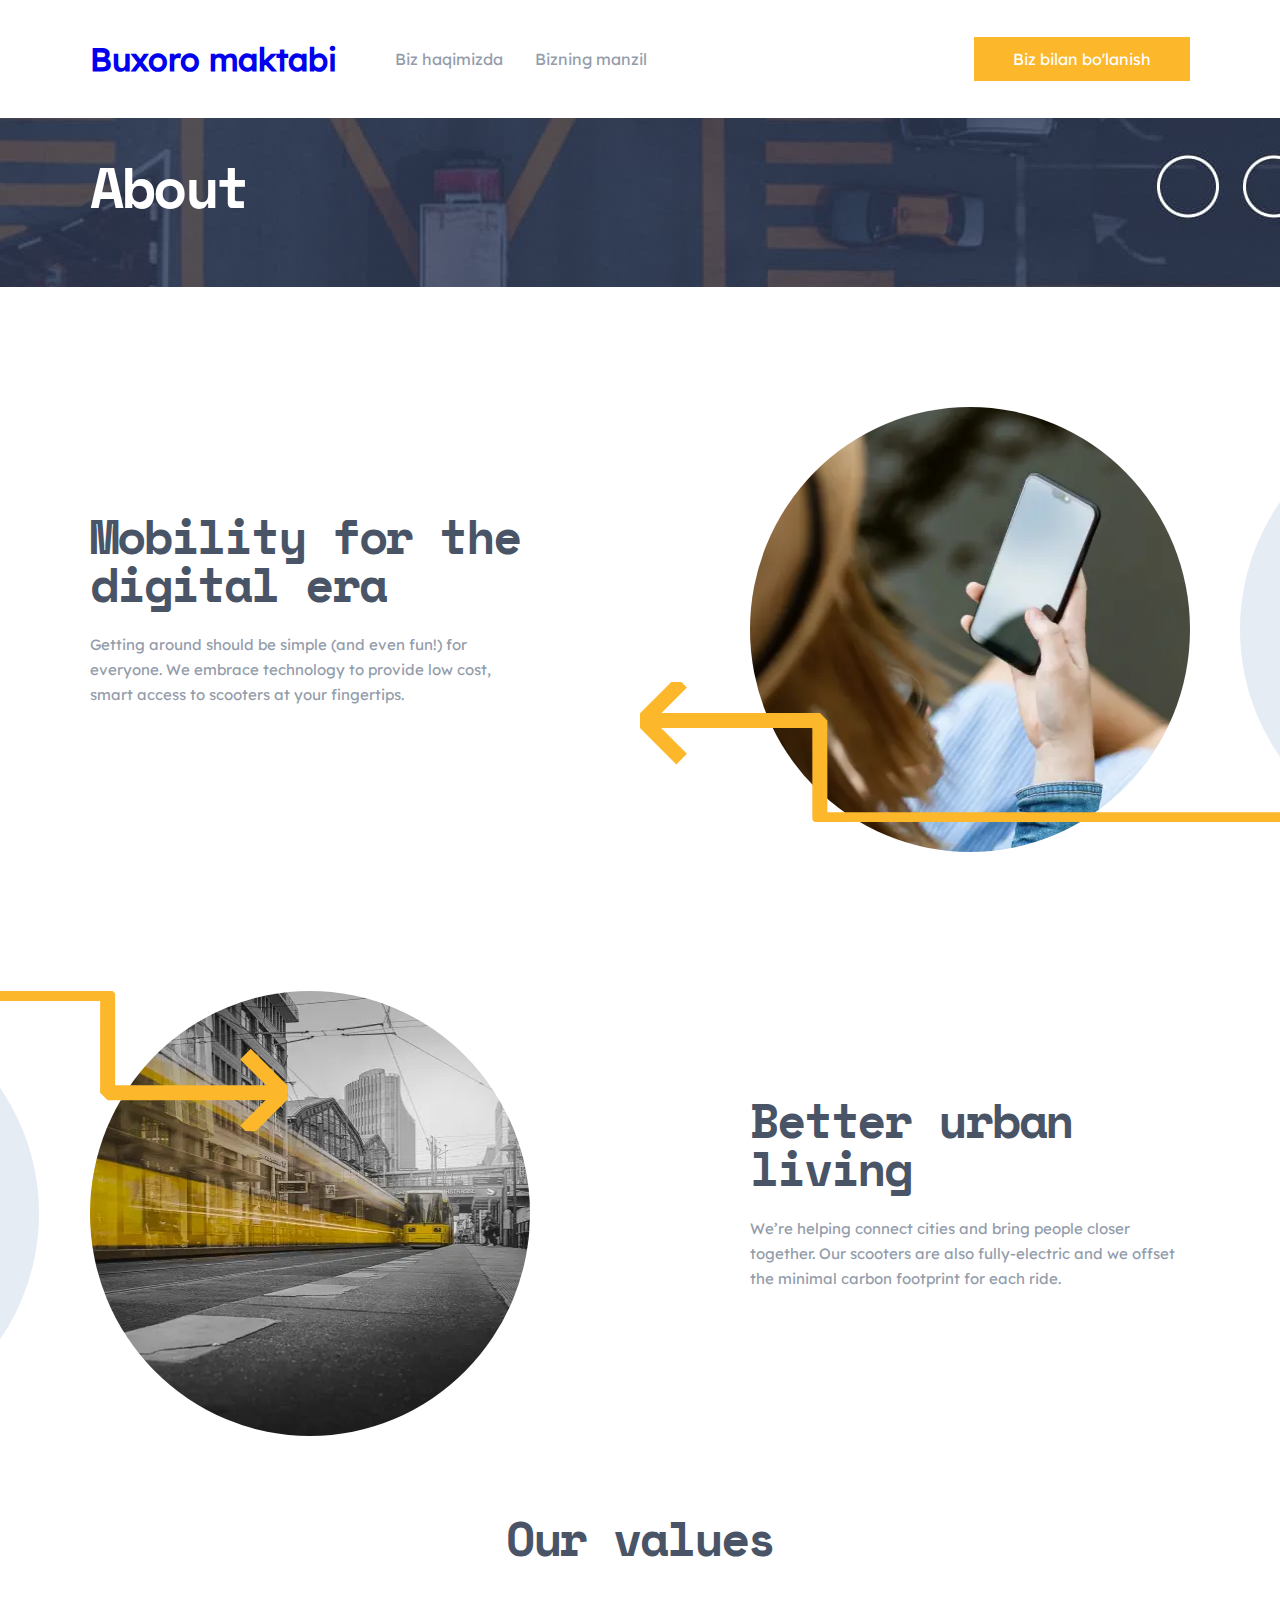
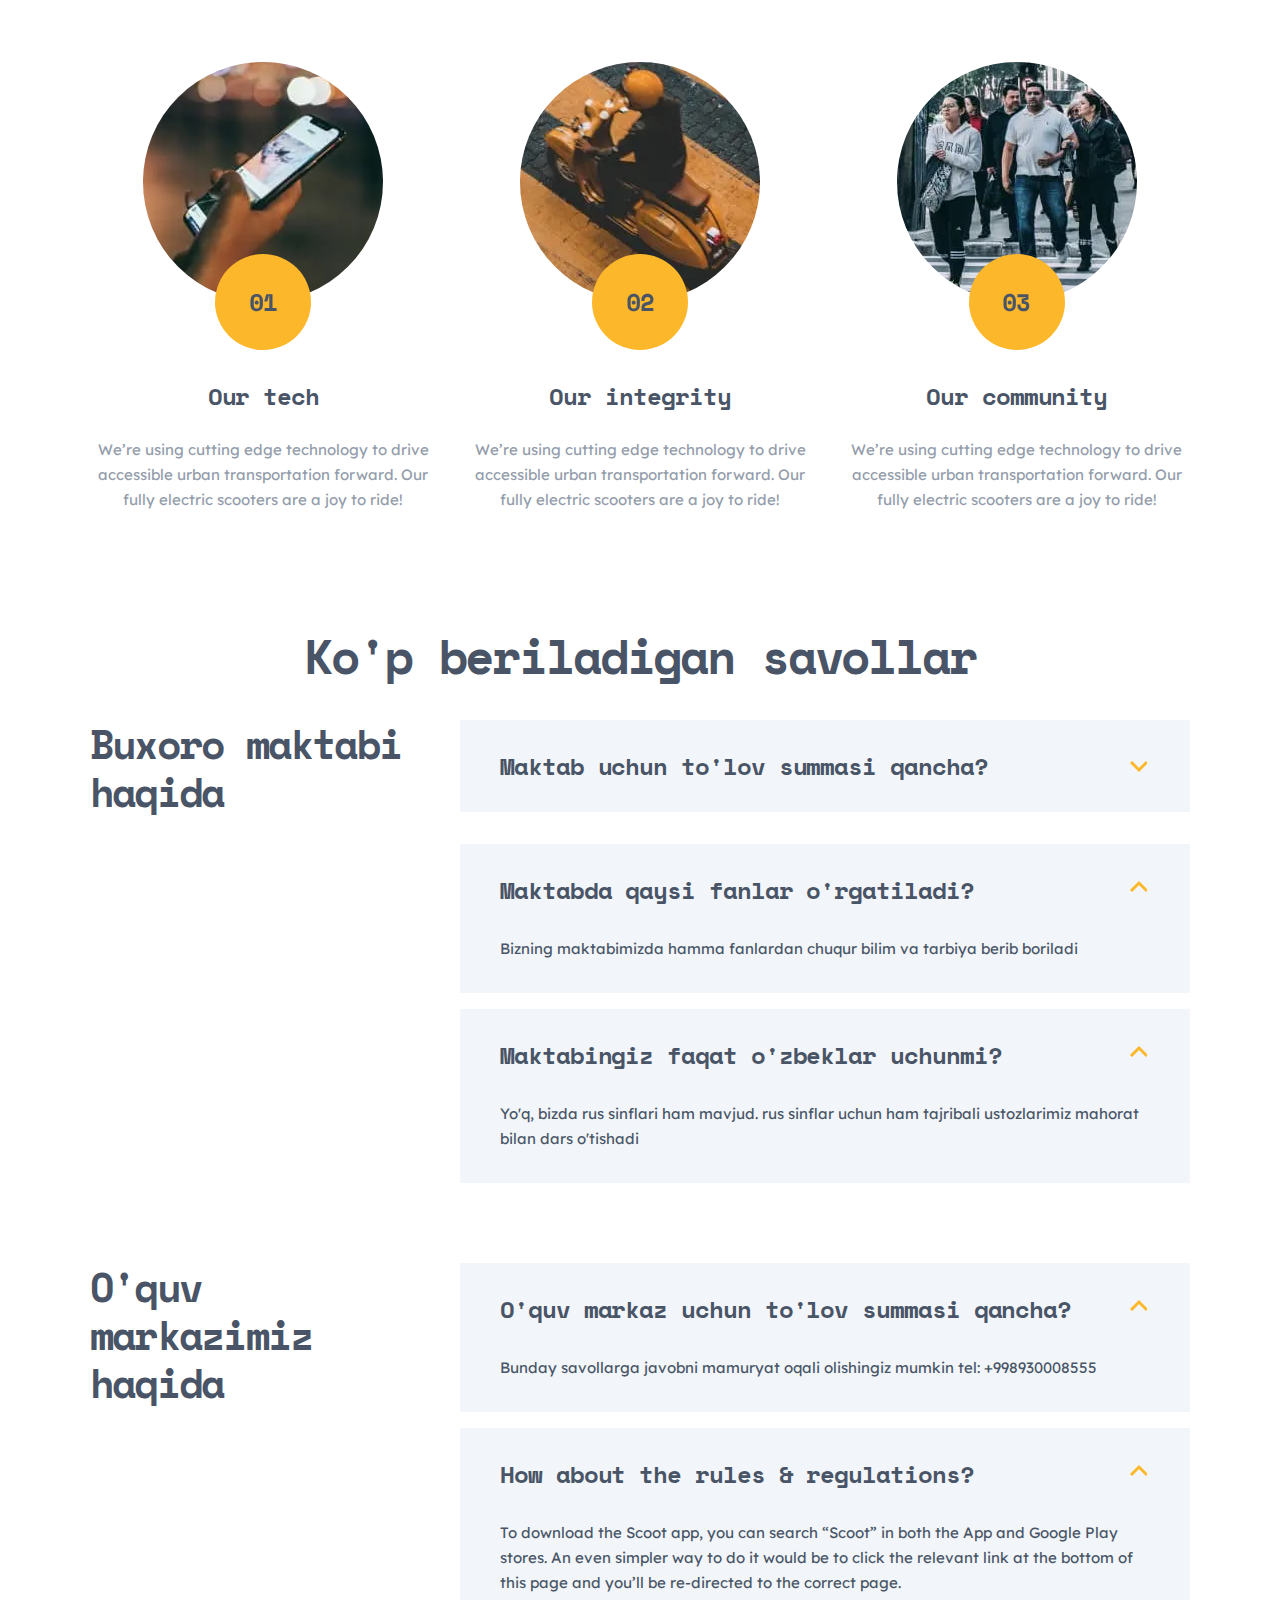
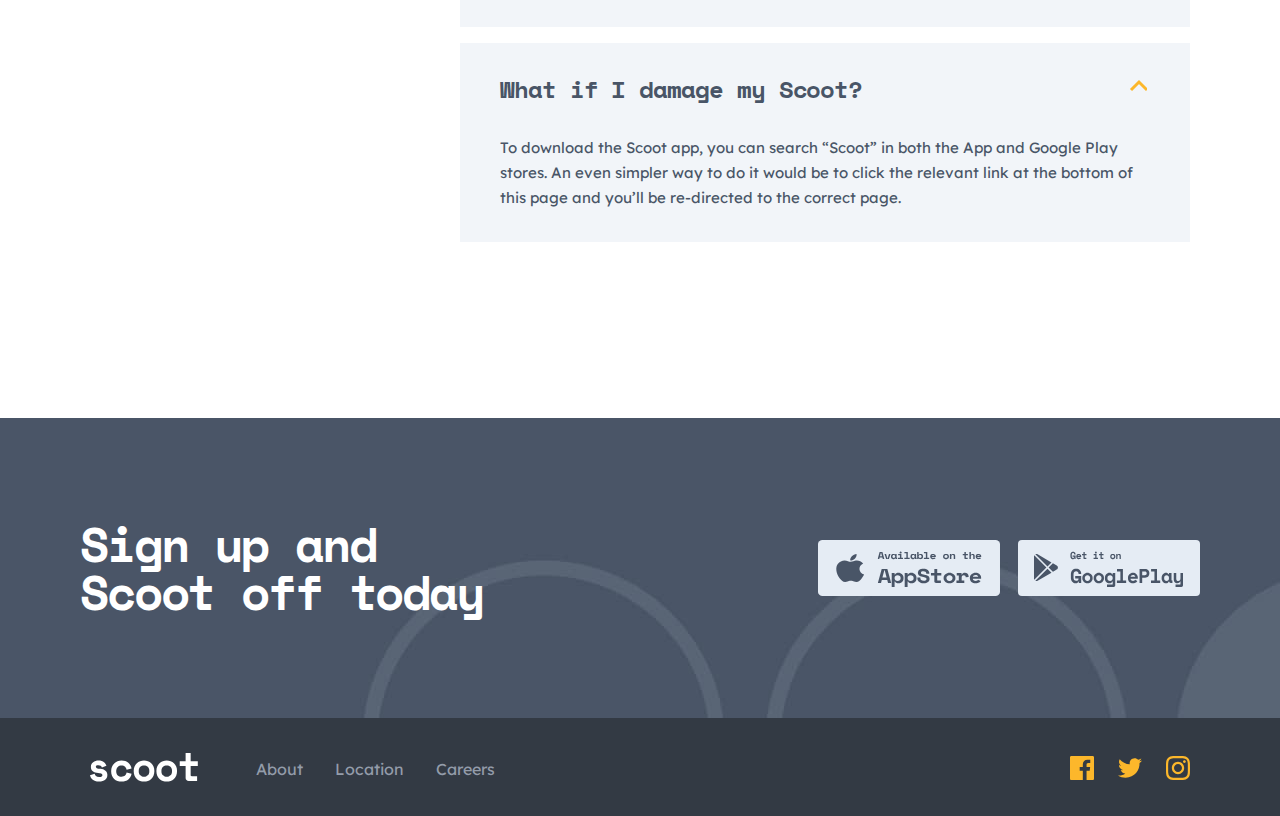
==== about.html @ 433b6e8b "..." ====
<!DOCTYPE html>
<html lang="en">

<head>
    <meta charset="UTF-8">
    <meta http-equiv="X-UA-Compatible" content="IE=edge">
    <meta name="viewport" content="width=device-width, initial-scale=1.0">
    <title>Buxoro maktabi</title>
    <link rel="stylesheet" href="css/main.css">
</head>

<body>
    <header class="header">
        <div class="header__container container">
            <button class="burger" type="button"> <span class="burger__inner"></span></button>
            <h1>
                <a class="header__logo" href="index.html">Buxoro maktabi</a>
            </h1>
           
            <nav class="nav header__nav">
                <ul class="nav__list">
                    <li class="nav__item">
                        <a class="nav__link" href="about.html">Biz haqimizda</a>
                    </li>
                    <li class="nav__item">
                        <a class="nav__link" href="https://www.google.com/maps/place/Buxoro+maktabi/@40.8686692,69.604474,15z/data=!4m5!3m4!1s0x0:0xcd81540ef14221a2!8m2!3d40.8686692!4d69.604474">Bizning manzil</a>
                    </li>
                </ul>
            </nav>
            <a class="main-link header__link" href="tel:+9989930008555" >Biz bilan bo'lanish</a>
        </div>
    </header>
    <main>
        <div class="about-intro">
            <div class="container">
                <h1 class="about-intro__tittle">About</h1>
            </div>
        </div>
        <section class="benifits benifits--about">
            <div class="container">
                <h2 class="visually-hidden">Good sides</h2>
                <ul class="benifits__list">
                    <li class="benifits__item benifits__item--mobility">
                        <picture>
                            <source type="image/webp" media="(max-width: 767px)"
                                srcset="img/about-telephone-mobile@2x.webp 2x, img/about-telephone-mobile.webp 1x">
                            <source type="image/webp" srcset="img/about-benifits1@2x.webp 2x, img/about-benifits1.webp">
                            <source media="(max-width: 767px)"
                                srcset="img/about-telephone-mobile@2x.jpg 2x, img/about-telephone-mobile.jpg 1x">
                            <img class="benifits__img" src="img/about-benifits1.jpg"
                                srcset="img/about-benifits1@2x.jpg 2x, img/about-benifits1.jpg 1x" alt="telefonli qiz"
                                width="445" height="445">
                        </picture>
                        <div class="benifits__wrapper">
                            <h3 class="benifits__title">Mobility for the digital era</h3>
                            <p class="benifits__text">Getting around should be simple (and even fun!) for everyone. We
                                embrace technology to provide low cost, smart access to scooters at your fingertips.</p>
                        </div>
                    </li>
                    <li class="benifits__item benifits__item--better">
                        <picture>
                            <source type="image/webp" media="(max-width: 767px)"
                                srcset="img/trassa-mobile@2x.webp 2x, img/trassa-mobile.webp 1x">
                            <source type="image/webp" srcset="img/trassa@2x.webp 2x, img/trassa.webp 1x">
                            <source media="(max-width: 767px)"
                                srcset="img/trassa-mobile@2x.jpg 2x, img/trassa-mobile.jpg 1x">
                            <img class="benifits__img" src="img/trassa.jpg"
                                srcset="img/trassa@2x.jpg 2x, img/trassa.jpg 1x" alt="manzali joy" width="445"
                                height="445">
                        </picture>
                        <div class="benifits__wrapper">
                            <h3 class="benifits__title">Better urban living</h3>
                            <p class="benifits__text">We’re helping connect cities and bring people closer together. Our
                                scooters are also fully-electric and we offset the minimal carbon footprint for each
                                ride.
                            </p>
                        </div>
                    </li>
                </ul>
            </div>
        </section>
        <section class="our-values">
            <div class="container">
                <h2 class="our-values__title">Our values</h2>
                <ul class="our-values__list">
                    <li class="our-values__item our-values__item--tech">
                        <picture>
                            <source type="image/webp" srcset="img/01@2x.webp 2x, img/01.webp 1x">
                            <img class="our-values__img" src="img/01.jpg" srcset="img/01@2x.jpg 2x, img/01.jpg 1x"
                                alt="telefon" width="240" height="240">
                        </picture>
                        <div class="our-values__wraper">
                            <h3 class="our-values__item-title">Our tech</h3>
                            <p class="our-values__item-text">We’re using cutting edge technology to drive accessible
                                urban
                                transportation forward. Our fully electric scooters are a joy to ride!</p>
                        </div>
                    </li>
                    <li class="our-values__item our-values__item--integrity">
                        <picture>
                            <source type="image/webp" srcset="img/02@2x.webp 2x, img/02.webp 1x">
                            <img class="our-values__img" src="img/02.jpg" srcset="img/02@2x.jpg 2x, img/02.jpg 1x"
                                alt="scooter" width="240" height="240">
                        </picture>
                        <div class="our-values__wraper">
                            <h3 class="our-values__item-title">Our integrity</h3>
                            <p class="our-values__item-text">We’re using cutting edge technology to drive accessible
                                urban transportation forward. Our fully electric scooters are a joy to ride!</p>
                        </div>
                    </li>
                    <li class="our-values__item our-values__item--community">
                        <picture>
                            <source type="image/webp" srcset="img/03@2x.webp 2x, img/03.webp 1x">
                            <img class="our-values__img" src="img/03.jpg" srcset="img/03@2x.jpg 2x, img/03.jpg 1x"
                                alt="jamoa" width="240" height="240">
                        </picture>
                        <div class="our-values__wraper">
                            <h3 class="our-values__item-title">Our community</h3>
                            <p class="our-values__item-text">We’re using cutting edge technology to drive accessible
                                urban
                                transportation forward. Our fully electric scooters are a joy to ride!</p>
                        </div>
                    </li>
                </ul>
            </div>
        </section>
        <section class="faqs">
            <div class="container">
                <h2 class="faqs__title">Ko'p beriladigan savollar</h2>
                <ul class="faqs__list">
                    <li class="faqs__item">
                        <h3 class="faqs__item-title">Buxoro maktabi haqida</h3>
                        <div class="faqs__item-wrapper">
                            <button class="faqs__item-btn ">
                                Maktab uchun to'lov summasi qancha?
                            </button>
                            <p class="faqs__item-btn-text">Bunday savollarga javobni mamuryat oqali olishingiz mumkin tel: +998930008555</p>
                            <button class="faqs__item-btn faqs__item-btn--opened">
                                Maktabda qaysi fanlar o'rgatiladi?
                            </button>
                            <p class="faqs__item-btn-text">Bizning maktabimizda hamma fanlardan chuqur bilim va tarbiya berib boriladi</p>
                            <button class="faqs__item-btn faqs__item-btn--opened">
                                Maktabingiz faqat o'zbeklar uchunmi?
                            </button>
                            <p class="faqs__item-btn-text">Yo'q, bizda rus sinflari ham mavjud. rus sinflar uchun ham tajribali ustozlarimiz mahorat bilan dars o'tishadi</p>
                        </div>
                    </li>
                    <li class="faqs__item">
                        <h3 class="faqs__item-title">O'quv markazimiz haqida</h3>
                        <div class="faqs__item-wrapper">
                            <button class="faqs__item-btn faqs__item-btn--opened">
                                O'quv markaz uchun to'lov summasi qancha?
                            </button>
                            <p class="faqs__item-btn-text">Bunday savollarga javobni mamuryat oqali olishingiz mumkin tel: +998930008555</p>
                            <button class="faqs__item-btn faqs__item-btn--opened">
                                How about the rules & regulations?
                            </button>
                            <p class="faqs__item-btn-text">To download the Scoot app, you can search “Scoot” in both the
                                App and Google Play stores. An even simpler way to do it would be to click the relevant
                                link at the bottom of this page and you’ll be re-directed to the correct page.</p>
                            <button class="faqs__item-btn faqs__item-btn--opened">
                                What if I damage my Scoot?
                            </button>
                            <p class="faqs__item-btn-text">To download the Scoot app, you can search “Scoot” in both the
                                App and Google Play stores. An even simpler way to do it would be to click the relevant
                                link at the bottom of this page and you’ll be re-directed to the correct page.</p>
                        </div>
                    </li>
                </ul>
            </div>
        </section>
        <section class="cta">
            <div class="container cta__container">
                <h2 class="cta__title">Sign up and Scoot off today</h2>
                <ul class="cta__list">
                    <li class="cta__item">
                        <a href="#">
                            <img class="cta__list-img" src="img/appstory.svg" alt="app story" width="159" height="56">
                        </a>
                    </li>
                    <li class="cta__item">
                        <a href="#">
                            <img class="cta__list-img" src="img/playmarket.svg" alt="play market" width="182"
                                height="56">
                        </a>
                    </li>
                </ul>
            </div>
        </section>
    </main>
    <footer class="footer">
        <div class="container footer__container">
            <a href="index.html">
                <svg width="108" height="29" fill="none" xmlns="http://www.w3.org/2000/svg">
                    <path fill-rule="evenodd" clip-rule="evenodd"
                        d="M107.097 23.2V28h-8.3999c-.9066 0-1.6466-.2933-2.22-.88-.5733-.5867-.86-1.3333-.86-2.24V12.96h-5.88v-4.8h5.88V0h5.0399v8.16h7.16v4.8h-7.16V22c0 .8.36 1.2 1.08 1.2h5.36ZM9.12 28.56c2.6133 0 4.64-.5867 6.08-1.76 1.44-1.1733 2.16-2.7467 2.16-4.72v-.24c0-1.7867-.64-3.18-1.92-4.18-1.28-1-2.9333-1.6067-4.96-1.82-1.76-.1867-2.97333-.42-3.64-.7-.66667-.28-1-.74-1-1.38 0-.4533.21333-.8333.64-1.14.42667-.3067 1.06667-.46 1.92-.46.93333 0 1.6933.2067 2.28.62.5867.4133 1 .98 1.24 1.7l4.56-1.84c-.2133-.56-.52-1.14-.92-1.74-.4-.6-.92-1.14667-1.56-1.64-.64-.49333-1.42-.89333-2.34-1.2-.92-.30667-2.00667-.46-3.26-.46-.96 0-1.89333.13333-2.8.4-.90667.26667-1.70667.66-2.4 1.18-.69333.52-1.25333 1.1533-1.68 1.9-.42667.7467-.64 1.6133-.64 2.6v.24c0 1.8933.66 3.3267 1.98 4.3 1.32.9733 3.1 1.5533 5.34 1.74.82667.08 1.51333.1867 2.06.32.5467.1333.98.3 1.3.5.32.2.54.4133.66.64s.18.4733.18.74c0 .4533-.2333.8733-.7 1.26-.4667.3867-1.3267.58-2.58.58-1.41333 0-2.46-.32-3.14-.96-.68-.64-1.12667-1.3867-1.34-2.24L0 22.32c.133333.6933.393333 1.4067.78 2.14.38667.7333.94 1.4 1.66 2 .72.6 1.62667 1.1 2.72 1.5 1.09333.4 2.41333.6 3.96.6Zm22.4543 0c2.8267 0 5.0867-.72 6.78-2.16 1.6933-1.44 2.7667-3.3333 3.22-5.68l-4.96-1.24c-.24 1.3067-.7667 2.3467-1.58 3.12-.8133.7733-1.9933 1.16-3.54 1.16-.72 0-1.4-.1133-2.04-.34-.64-.2267-1.2-.5667-1.68-1.02-.48-.4533-.86-1.02-1.14-1.7-.28-.68-.42-1.46-.42-2.34v-.24c0-.88.14-1.6733.42-2.38.28-.7067.66-1.3067 1.14-1.8.48-.4933 1.04-.8733 1.68-1.14.64-.2667 1.32-.4 2.04-.4 1.5467 0 2.7467.4267 3.6 1.28s1.36 1.8667 1.52 3.04l4.96-1.28c-.4533-2.3467-1.54-4.24-3.26-5.68-1.72-1.44-3.9667-2.16-6.74-2.16-1.44 0-2.7933.24-4.06.72-1.2667.48-2.3733 1.17333-3.32 2.08-.9467.9067-1.6867 2-2.22 3.28-.5333 1.28-.8 2.72-.8 4.32v.48c0 1.6.2667 3.0267.8 4.28.5333 1.2533 1.2667 2.3067 2.2 3.16.9333.8533 2.0333 1.5067 3.3 1.96 1.2667.4533 2.6333.68 4.1.68Zm26.3543-.68c-1.24.4533-2.54.68-3.9.68-1.36 0-2.66-.2267-3.9-.68-1.24-.4533-2.34-1.1133-3.3-1.98s-1.72-1.9333-2.28-3.2c-.56-1.2667-.84-2.7267-.84-4.38v-.48c0-1.6267.28-3.0733.84-4.34.56-1.2667 1.32-2.34 2.28-3.22.96-.88 2.06-1.54667 3.3-2 1.24-.45333 2.54-.68 3.9-.68 1.36 0 2.66.22667 3.9.68 1.24.45333 2.34 1.12 3.3 2 .96.88 1.72 1.9533 2.28 3.22.56 1.2667.84 2.7133.84 4.34v.48c0 1.6533-.28 3.1133-.84 4.38-.56 1.2667-1.32 2.3333-2.28 3.2-.96.8667-2.06 1.5267-3.3 1.98Zm-3.9-4.12c-.72 0-1.4-.12-2.04-.36-.64-.24-1.2-.5867-1.68-1.04-.48-.4533-.86-1.0067-1.14-1.66-.28-.6533-.42-1.3933-.42-2.22v-.8c0-.8267.14-1.5667.42-2.22.28-.6533.66-1.2067 1.14-1.66.48-.4533 1.04-.8 1.68-1.04.64-.24 1.32-.36 2.04-.36s1.4.12 2.04.36c.64.24 1.2.5867 1.68 1.04.48.4533.86 1.0067 1.14 1.66.28.6533.42 1.3933.42 2.22v.8c0 .8267-.14 1.5667-.42 2.22-.28.6533-.66 1.2067-1.14 1.66-.48.4533-1.04.8-1.68 1.04-.64.24-1.32.36-2.04.36Zm26.5943 4.12c-1.24.4533-2.54.68-3.9.68-1.36 0-2.66-.2267-3.9-.68-1.24-.4533-2.34-1.1133-3.3-1.98s-1.72-1.9333-2.28-3.2c-.56-1.2667-.84-2.7267-.84-4.38v-.48c0-1.6267.28-3.0733.84-4.34.56-1.2667 1.32-2.34 2.28-3.22.96-.88 2.06-1.54667 3.3-2 1.24-.45333 2.54-.68 3.9-.68 1.36 0 2.66.22667 3.9.68 1.24.45333 2.34 1.12 3.3 2 .96.88 1.72 1.9533 2.28 3.22.56 1.2667.84 2.7133.84 4.34v.48c0 1.6533-.28 3.1133-.84 4.38-.56 1.2667-1.32 2.3333-2.28 3.2-.96.8667-2.06 1.5267-3.3 1.98Zm-3.9-4.12c-.72 0-1.4-.12-2.04-.36-.64-.24-1.2-.5867-1.68-1.04-.48-.4533-.86-1.0067-1.14-1.66-.28-.6533-.42-1.3933-.42-2.22v-.8c0-.8267.14-1.5667.42-2.22.28-.6533.66-1.2067 1.14-1.66.48-.4533 1.04-.8 1.68-1.04.64-.24 1.32-.36 2.04-.36s1.4.12 2.04.36c.64.24 1.2.5867 1.68 1.04.48.4533.86 1.0067 1.14 1.66.28.6533.42 1.3933.42 2.22v.8c0 .8267-.14 1.5667-.42 2.22-.28.6533-.66 1.2067-1.14 1.66-.48.4533-1.04.8-1.68 1.04-.64.24-1.32.36-2.04.36Z"
                        fill="#FFFFFF" />
                </svg>
            </a>
            <nav class="nav">
                <ul class="nav__list footer__nav">
                    <li class="nav__item footer__nav-item">
                        <a class="nav__link" href="about.html" target="_blank">About</a>
                    </li>
                    <li class="nav__item footer__nav-item">
                        <a class="nav__link" href="#" target="_blank">Location</a>
                    </li>
                    <li class="nav__item footer__nav-item">
                        <a class="nav__link" href="#" target="_blank">Careers</a>
                    </li>
                </ul>
            </nav>
            <ul class="footer__list">
                <li class="footer__item">
                    <a class="footer__item-link" href="#" target="_blank">
                        <svg width="24" height="24" fill="none" xmlns="http://www.w3.org/2000/svg">
                            <path
                                d="M22.675 0H1.325C.593 0 0 .593 0 1.325v21.351C0 23.407.593 24 1.325 24H12.82v-9.294H9.692v-3.622h3.128V8.413c0-3.1 1.893-4.788 4.659-4.788 1.325 0 2.463.099 2.795.143v3.24l-1.918.001c-1.504 0-1.795.715-1.795 1.763v2.313h3.587l-.467 3.622h-3.12V24h6.116c.73 0 1.323-.593 1.323-1.325V1.325C24 .593 23.407 0 22.675 0Z"
                                fill="currentColor" /></svg>
                    </a>
                </li>
                <li class="footer__item">
                    <a class="footer__item-link" href="#" target="_blank">
                        <svg width="24" height="20" fill="none" xmlns="http://www.w3.org/2000/svg">
                            <path
                                d="M24 2.55699c-.883.392-1.832.656-2.828.775 1.017-.609 1.798-1.574 2.165-2.724004-.951.564004-2.005.974004-3.127 1.195004C19.313.845986 18.032.247986 16.616.247986c-3.179 0-5.515 2.966004-4.797 6.045004-4.091-.205-7.719-2.165-10.148-5.144-1.29 2.213-.669 5.108 1.523 6.574-.806-.026-1.566-.247-2.229-.616-.054 2.281 1.581 4.41501 3.949 4.89001-.693.188-1.452.232-2.224.084.626 1.956 2.444 3.379 4.6 3.419-2.07 1.623-4.678 2.348-7.29 2.04 2.179 1.397 4.768 2.212 7.548 2.212 9.142 0 14.307-7.721 13.995-14.64601.962-.695 1.797-1.562 2.457-2.549Z"
                                fill="currentColor" /></svg>
                    </a>
                </li>
                <li class="footer__item">
                    <a class="footer__item-link" href="#" target="_blank">
                        <svg width="24" height="24" fill="none" xmlns="http://www.w3.org/2000/svg">
                            <path fill-rule="evenodd" clip-rule="evenodd"
                                d="M12 0C8.741 0 8.333.014 7.053.072 2.695.272.273 2.69.073 7.052.014 8.333 0 8.741 0 12c0 3.259.014 3.668.072 4.948.2 4.358 2.618 6.78 6.98 6.98C8.333 23.986 8.741 24 12 24c3.259 0 3.668-.014 4.948-.072 4.354-.2 6.782-2.618 6.979-6.98.059-1.28.073-1.689.073-4.948 0-3.259-.014-3.667-.072-4.947-.196-4.354-2.617-6.78-6.979-6.98C15.668.014 15.259 0 12 0Zm0 2.163c3.204 0 3.584.012 4.85.07 3.252.148 4.771 1.691 4.919 4.919.058 1.265.069 1.645.069 4.849 0 3.205-.012 3.584-.069 4.849-.149 3.225-1.664 4.771-4.919 4.919-1.266.058-1.644.07-4.85.07-3.204 0-3.584-.012-4.849-.07-3.26-.149-4.771-1.699-4.919-4.92-.058-1.265-.07-1.644-.07-4.849 0-3.204.013-3.583.07-4.849.149-3.227 1.664-4.771 4.919-4.919 1.266-.057 1.645-.069 4.849-.069ZM5.838 12c0-3.403 2.759-6.162 6.162-6.162S18.162 8.597 18.162 12c0 3.404-2.759 6.163-6.162 6.163S5.838 15.403 5.838 12ZM12 16c-2.209 0-4-1.79-4-4 0-2.209 1.791-4 4-4s4 1.791 4 4c0 2.21-1.791 4-4 4Zm4.965-10.405c0-.795.645-1.44 1.441-1.44.795 0 1.439.645 1.439 1.44 0 .795-.644 1.44-1.439 1.44-.796 0-1.441-.645-1.441-1.44Z"
                                fill="currentColor" /></svg>
                    </a>
                </li>
            </ul>
        </div>
    </footer>


    <script >
        const faqs = document.querySelector(".faqs__item-btn");
        faqs.addEventListener("click", function() {
            faqs.classList.toggle("faqs__item-btn--opened");
        });
    </script>
</body>

</html>
---- css/main.css ----
/*! normalize.css v8.0.1 | MIT License | github.com/necolas/normalize.css */
/* Document
   ========================================================================== */
/**
 * 1. Correct the line height in all browsers.
 * 2. Prevent adjustments of font size after orientation changes in iOS.
 */
html {
  line-height: 1.15;
  /* 1 */
  -webkit-text-size-adjust: 100%;
  /* 2 */
}

/* Sections
     ========================================================================== */
/**
   * Remove the margin in all browsers.
   */
body {
  margin: 0;
}

/**
   * Render the `main` element consistently in IE.
   */
main {
  display: block;
}

/**
   * Correct the font size and margin on `h1` elements within `section` and
   * `article` contexts in Chrome, Firefox, and Safari.
   */
h1 {
  font-size: 2em;
  margin: 0.67em 0;
}

/* Grouping content
     ========================================================================== */
/**
   * 1. Add the correct box sizing in Firefox.
   * 2. Show the overflow in Edge and IE.
   */
hr {
  -webkit-box-sizing: content-box;
          box-sizing: content-box;
  /* 1 */
  height: 0;
  /* 1 */
  overflow: visible;
  /* 2 */
}

/**
   * 1. Correct the inheritance and scaling of font size in all browsers.
   * 2. Correct the odd `em` font sizing in all browsers.
   */
pre {
  font-family: monospace, monospace;
  /* 1 */
  font-size: 1em;
  /* 2 */
}

/* Text-level semantics
     ========================================================================== */
/**
   * Remove the gray background on active links in IE 10.
   */
a {
  background-color: transparent;
}

/**
   * 1. Remove the bottom border in Chrome 57-
   * 2. Add the correct text decoration in Chrome, Edge, IE, Opera, and Safari.
   */
abbr[title] {
  border-bottom: none;
  /* 1 */
  text-decoration: underline;
  /* 2 */
  -webkit-text-decoration: underline dotted;
          text-decoration: underline dotted;
  /* 2 */
}

/**
   * Add the correct font weight in Chrome, Edge, and Safari.
   */
b,
strong {
  font-weight: bolder;
}

/**
   * 1. Correct the inheritance and scaling of font size in all browsers.
   * 2. Correct the odd `em` font sizing in all browsers.
   */
code,
kbd,
samp {
  font-family: monospace, monospace;
  /* 1 */
  font-size: 1em;
  /* 2 */
}

/**
   * Add the correct font size in all browsers.
   */
small {
  font-size: 80%;
}

/**
   * Prevent `sub` and `sup` elements from affecting the line height in
   * all browsers.
   */
sub,
sup {
  font-size: 75%;
  line-height: 0;
  position: relative;
  vertical-align: baseline;
}

sub {
  bottom: -0.25em;
}

sup {
  top: -0.5em;
}

/* Embedded content
     ========================================================================== */
/**
   * Remove the border on images inside links in IE 10.
   */
img {
  border-style: none;
}

/* Forms
     ========================================================================== */
/**
   * 1. Change the font styles in all browsers.
   * 2. Remove the margin in Firefox and Safari.
   */
button,
input,
optgroup,
select,
textarea {
  font-family: inherit;
  /* 1 */
  font-size: 100%;
  /* 1 */
  line-height: 1.15;
  /* 1 */
  margin: 0;
  /* 2 */
}

/**
   * Show the overflow in IE.
   * 1. Show the overflow in Edge.
   */
button,
input {
  /* 1 */
  overflow: visible;
}

/**
   * Remove the inheritance of text transform in Edge, Firefox, and IE.
   * 1. Remove the inheritance of text transform in Firefox.
   */
button,
select {
  /* 1 */
  text-transform: none;
}

/**
   * Correct the inability to style clickable types in iOS and Safari.
   */
button,
[type="button"],
[type="reset"],
[type="submit"] {
  -webkit-appearance: button;
}

/**
   * Remove the inner border and padding in Firefox.
   */
button::-moz-focus-inner,
[type="button"]::-moz-focus-inner,
[type="reset"]::-moz-focus-inner,
[type="submit"]::-moz-focus-inner {
  border-style: none;
  padding: 0;
}

/**
   * Restore the focus styles unset by the previous rule.
   */
button:-moz-focusring,
[type="button"]:-moz-focusring,
[type="reset"]:-moz-focusring,
[type="submit"]:-moz-focusring {
  outline: 1px dotted ButtonText;
}

/**
   * Correct the padding in Firefox.
   */
fieldset {
  padding: 0.35em 0.75em 0.625em;
}

/**
   * 1. Correct the text wrapping in Edge and IE.
   * 2. Correct the color inheritance from `fieldset` elements in IE.
   * 3. Remove the padding so developers are not caught out when they zero out
   *    `fieldset` elements in all browsers.
   */
legend {
  -webkit-box-sizing: border-box;
          box-sizing: border-box;
  /* 1 */
  color: inherit;
  /* 2 */
  display: table;
  /* 1 */
  max-width: 100%;
  /* 1 */
  padding: 0;
  /* 3 */
  white-space: normal;
  /* 1 */
}

/**
   * Add the correct vertical alignment in Chrome, Firefox, and Opera.
   */
progress {
  vertical-align: baseline;
}

/**
   * Remove the default vertical scrollbar in IE 10+.
   */
textarea {
  overflow: auto;
}

/**
   * 1. Add the correct box sizing in IE 10.
   * 2. Remove the padding in IE 10.
   */
[type="checkbox"],
[type="radio"] {
  -webkit-box-sizing: border-box;
          box-sizing: border-box;
  /* 1 */
  padding: 0;
  /* 2 */
}

/**
   * Correct the cursor style of increment and decrement buttons in Chrome.
   */
[type="number"]::-webkit-inner-spin-button,
[type="number"]::-webkit-outer-spin-button {
  height: auto;
}

/**
   * 1. Correct the odd appearance in Chrome and Safari.
   * 2. Correct the outline style in Safari.
   */
[type="search"] {
  -webkit-appearance: textfield;
  /* 1 */
  outline-offset: -2px;
  /* 2 */
}

/**
   * Remove the inner padding in Chrome and Safari on macOS.
   */
[type="search"]::-webkit-search-decoration {
  -webkit-appearance: none;
}

/**
   * 1. Correct the inability to style clickable types in iOS and Safari.
   * 2. Change font properties to `inherit` in Safari.
   */
::-webkit-file-upload-button {
  -webkit-appearance: button;
  /* 1 */
  font: inherit;
  /* 2 */
}

/* Interactive
     ========================================================================== */
/*
   * Add the correct display in Edge, IE 10+, and Firefox.
   */
details {
  display: block;
}

/*
   * Add the correct display in all browsers.
   */
summary {
  display: list-item;
}

/* Misc
     ========================================================================== */
/**
   * Add the correct display in IE 10+.
   */
template {
  display: none;
}

/**
   * Add the correct display in IE 10.
   */
[hidden] {
  display: none;
}

/* space-mono-700 - latin */
@font-face {
  font-family: 'Space Mono';
  font-style: normal;
  font-weight: 700;
  font-display: swap;
  src: url("../fonts/space-mono-v10-latin-700.woff2") format("woff2"), url("../fonts/space-mono-v10-latin-700.woff") format("woff");
  /* Chrome 6+, Firefox 3.6+, IE 9+, Safari 5.1+ */
}

/* lexend-deca-regular - latin */
@font-face {
  font-family: 'Lexend Deca';
  font-style: normal;
  font-weight: 400;
  font-display: swap;
  src: url("../fonts/lexend-deca-v15-latin-regular.woff2") format("woff2"), url("../fonts/lexend-deca-v15-latin-regular.woff") format("woff");
  /* Chrome 6+, Firefox 3.6+, IE 9+, Safari 5.1+ */
}

* {
  padding: 0;
  margin: 0;
  -webkit-box-sizing: border-box;
          box-sizing: border-box;
}

body {
  font-family: "Lexend Deca", Arial, Helvetica, sans-serif;
  font-weight: 400;
  line-height: 1;
  margin-top: 87px;
}

img {
  max-width: 100%;
  display: block;
}

a {
  text-decoration: none;
}

.visually-hidden {
  position: absolute;
  white-space: nowrap;
  width: 1px;
  height: 1px;
  overflow: hidden;
  border: 0;
  padding: 0;
  clip: rect(0 0 0 0);
  -webkit-clip-path: inset(50%);
          clip-path: inset(50%);
  margin: -1px;
}

@media only screen and (max-width: 767px) {
  body {
    margin-top: 71px;
  }
}

.container {
  margin: 0 auto;
  max-width: 1120px;
  padding: 0 10px;
}

.burger {
  padding: 0;
  border: none;
  width: 20px;
  height: 15px;
  background-color: #fff;
  -webkit-transition: 0.3s ease all;
  transition: 0.3s ease all;
  display: none;
}

.burger::after, .burger::before, .burger__inner {
  content: "";
  display: block;
  width: 100%;
  height: 3px;
  background-color: #fcb72b;
}

.burger__inner {
  margin: 3px 0;
}

.burger--opened .burger__inner {
  display: none;
}

.burger--opened {
  position: relative;
}

.burger--opened::before, .burger--opened::after {
  position: absolute;
  left: 50%;
  top: 50%;
}

.burger--opened::after {
  -webkit-transform: translate(-50%, -50%) rotate(45deg);
          transform: translate(-50%, -50%) rotate(45deg);
}

.burger--opened::before {
  -webkit-transform: translate(-50%, -50%) rotate(-45deg);
          transform: translate(-50%, -50%) rotate(-45deg);
}

@media only screen and (max-width: 767px) {
  .burger {
    display: block;
  }
}

.main-link {
  min-width: 180px;
  color: #FFFFFF;
  padding: 11px 36px;
  background-color: #fcb72b;
  display: inline-block;
  border: 3px solid #FCB72B;
}

.main-link:hover {
  background-color: transparent;
  color: #FCB72B;
}

@-webkit-keyframes header--opened {
  0% {
    -webkit-transform: translateX(-100%);
            transform: translateX(-100%);
  }
  100% {
    -webkit-transform: translateX(0);
            transform: translateX(0);
  }
}

@keyframes header--opened {
  0% {
    -webkit-transform: translateX(-100%);
            transform: translateX(-100%);
  }
  100% {
    -webkit-transform: translateX(0);
            transform: translateX(0);
  }
}

.header {
  padding-top: 22px;
  padding-bottom: 21px;
  background-color: white;
  position: fixed;
  width: 100%;
  z-index: 3;
  top: 0;
}

.header__container {
  display: -webkit-box;
  display: -ms-flexbox;
  display: flex;
  -webkit-box-align: center;
      -ms-flex-align: center;
          align-items: center;
}

.header__link {
  margin-left: auto;
}

@media only screen and (max-width: 767px) {
  .header__nav {
    display: none;
  }
  .header__nav--opened {
    width: 256px;
    display: block;
    padding-left: 32px;
    position: absolute;
    z-index: 2;
    top: 100%;
    left: 0;
    height: calc(100vh - 74px);
    margin-bottom: calc(100% - 53px);
    background-color: #333A44;
    -webkit-animation: header--opened 300ms linear;
            animation: header--opened 300ms linear;
  }
  .header__nav--opened::before {
    content: "";
    height: calc(100vh - 74px);
    background-color: #000;
    opacity: 0.75;
    position: absolute;
    left: 256px;
    width: 100vw;
  }
  .header__nav--opened .nav__list {
    display: block;
    margin-left: 0;
    padding-top: 64px;
  }
  .header__nav--opened .nav__list .nav__item {
    margin: 0;
    margin-bottom: 24px;
  }
  .header__nav--opened .nav__list .nav__item:last-child {
    margin-bottom: 0;
  }
  .header__nav--opened + .header__link {
    display: inline;
    position: absolute;
    z-index: 2;
    top: calc(95vh - 74px);
    left: 32px;
    -webkit-animation: header--opened 300ms linear;
            animation: header--opened 300ms linear;
  }
  .header__link {
    display: none;
  }
  .header__logo {
    margin: 0 auto;
  }
}

.nav__list {
  margin: 0;
  padding: 0;
  list-style: none;
  margin-left: 58px;
  display: -webkit-box;
  display: -ms-flexbox;
  display: flex;
  -webkit-box-align: center;
      -ms-flex-align: center;
          align-items: center;
}

.nav__item {
  margin-right: 32px;
}

.nav__item:last-child {
  margin-right: 0;
}

.nav__link {
  color: #939CAA;
}

.nav__link:hover {
  color: #FCB72B;
}

.intro {
  padding: 153px 0;
  background-image: url("../img/fon.jpg");
  background-size: cover;
  max-width: 1440px;
  height: 650px;
  background-repeat: no-repeat;
  background-size: cover;
  background-position: center center;
  margin: 0 auto;
  position: relative;
}

.intro__container {
  position: relative;
}

.intro__title {
  font-family: "Space Mono";
  font-style: normal;
  font-weight: bold;
  font-size: 56px;
  line-height: 56px;
  letter-spacing: -2.5px;
  color: #FFFFFF;
  width: 500px;
}

.intro-wrapper {
  padding-left: 95px;
  width: 500px;
  display: block;
}

.intro__text {
  font-size: 15px;
  line-height: 25px;
  color: #FFFFFF;
  margin: 40px 0;
  display: -webkit-box;
  display: -ms-flexbox;
  display: flex;
}

.intro__text::after {
  background-image: url("../img/intro-chiziq.svg");
  background-repeat: no-repeat;
  content: "";
  height: 15px;
  width: 202px;
  display: block;
  position: absolute;
  left: -161px;
  top: 200px;
}

.intro__text::before {
  background-image: url("../img/intro-strelka.svg");
  background-repeat: no-repeat;
  content: "";
  height: 150px;
  width: 450px;
  display: block;
  position: absolute;
  left: 650px;
  top: 200px;
}

.intro__link:hover {
  background-color: transparent;
}

@media only screen and (max-width: 1119px) {
  .intro {
    padding-top: 137px;
    padding-bottom: 217px;
  }
  .intro-wrapper {
    text-align: center;
    padding: 0;
    width: 573px;
    margin: 0 auto;
  }
  .intro__title {
    text-align: center;
    margin: 0 auto;
  }
  .intro__text {
    margin: 24px 0 32px 0;
  }
  .intro__text::after {
    display: none;
  }
  .intro__text::before {
    left: 0px;
    top: 350px;
  }
  .intro__link {
    margin: 0 auto;
  }
}

@media only screen and (max-width: 767px) {
  .intro {
    padding-top: 115px;
    padding-bottom: 179px;
  }
  .intro__title {
    font-size: 40px;
    line-height: 40px;
    width: 311px;
  }
  .intro-wrapper {
    width: 311px;
  }
  .intro__text::before {
    left: -280px;
  }
}

.about-intro {
  background-image: url("../img/about-intro.jpg");
  background-repeat: no-repeat;
  max-width: 1440px;
  height: 200px;
  margin: 0 auto;
  background-position: center center;
  background-size: cover;
}

@media only screen and (-webkit-min-device-pixel-ratio: 2), only screen and (min--moz-device-pixel-ratio: 2), only screen and (min-device-pixel-ratio: 2), only screen and (min-resolution: 192dpi), only screen and (min-resolution: 2dppx) {
  .about-intro {
    background-image: url("../img/about-intro2x.jpg");
  }
}

.about-intro__tittle {
  font-family: "Space Mono";
  font-style: normal;
  font-weight: bold;
  font-size: 56px;
  line-height: 56px;
  letter-spacing: -2.5px;
  color: #FFFFFF;
  padding: 72px 0;
  margin: 0;
}

@media only screen and (max-width: 1119px) {
  .about-intro {
    background-image: url("../img/about-intro-tablet.jpg");
  }
}

@media only screen and (max-width: 1119px) and (-webkit-min-device-pixel-ratio: 2), only screen and (max-width: 1119px) and (min--moz-device-pixel-ratio: 2), only screen and (max-width: 1119px) and (min-device-pixel-ratio: 2), only screen and (max-width: 1119px) and (min-resolution: 192dpi), only screen and (max-width: 1119px) and (min-resolution: 2dppx) {
  .about-intro {
    background-image: url("../img/about-intro-tablet@2x.jpg");
  }
}

@media only screen and (max-width: 767px) {
  .about-intro {
    background-image: url("../img/about-intro-mobile.jpg");
  }
}

@media only screen and (max-width: 767px) and (-webkit-min-device-pixel-ratio: 2), only screen and (max-width: 767px) and (min--moz-device-pixel-ratio: 2), only screen and (max-width: 767px) and (min-device-pixel-ratio: 2), only screen and (max-width: 767px) and (min-resolution: 192dpi), only screen and (max-width: 767px) and (min-resolution: 2dppx) {
  .about-intro {
    background-image: url("../img/about-intro-mobile@2x.jpg");
  }
}

@media only screen and (max-width: 767px) {
  .about-intro__tittle {
    padding: 60px 0;
    text-align: center;
  }
}

.guide {
  padding-top: 160px;
  padding-bottom: 140px;
  position: relative;
  max-width: 1440px;
}

.guide__list {
  margin: 0;
  padding: 0;
  list-style: none;
  display: -webkit-box;
  display: -ms-flexbox;
  display: flex;
  -webkit-box-pack: justify;
      -ms-flex-pack: justify;
          justify-content: space-between;
}

.guide__list::after {
  background-color: #E5ECF4;
  display: block;
  height: 15px;
  width: 68%;
  content: "";
  position: absolute;
  z-index: -1;
  top: 198px;
  left: 0;
}

.guide__item {
  width: 350px;
  padding-top: 136px;
  position: relative;
}

.guide__item::before {
  width: 96px;
  height: 96px;
  border-radius: 50%;
  background-color: #fcb72b;
  content: "";
  display: block;
  background-position: center center;
  background-repeat: no-repeat;
  position: absolute;
  top: 0;
  left: 0;
}

.guide__item--app::before {
  background-image: url("../img/guide1.svg");
}

.guide__item--scooter::before {
  background-image: url("../img/guide2.svg");
}

.guide__item--ride::before {
  background-image: url("../img/guide3.svg");
}

.guide__item-title {
  font-family: "Space Mono";
  font-style: normal;
  font-weight: bold;
  font-size: 24px;
  line-height: 28px;
  letter-spacing: -1.07143px;
  color: #495567;
  margin-bottom: 27px;
}

.guide__item-text {
  font-size: 15px;
  line-height: 25px;
  color: #939CAA;
}

@media only screen and (max-width: 1119px) {
  .guide {
    padding-top: 122px;
    padding-bottom: 92px;
  }
  .guide__list {
    -webkit-box-orient: vertical;
    -webkit-box-direction: normal;
        -ms-flex-direction: column;
            flex-direction: column;
    -webkit-box-pack: center;
        -ms-flex-pack: center;
            justify-content: center;
    -ms-flex-line-pack: start;
        align-content: start;
    padding: 0 58px;
  }
  .guide__list::after {
    width: 15px;
    height: 512px;
    top: 0;
    left: calc(50% - 248px);
  }
  .guide__item {
    padding: 0;
    margin: 0;
    width: 573px;
    margin: 0 auto 40px auto;
    padding-left: 175px;
  }
  .guide__item:last-child {
    margin-bottom: 0;
  }
}

@media only screen and (max-width: 767px) {
  .guide__list {
    text-align: center;
    padding: 0;
  }
  .guide__list::after {
    display: none;
  }
  .guide {
    padding-top: 120px;
    padding-bottom: 83px;
  }
  .guide__item {
    padding: 0;
    margin-bottom: 48px;
    width: 311px;
    padding-top: 120px;
    background-position: center top;
  }
  .guide__item::before {
    left: calc(50% - 48px);
  }
}

.benifits {
  margin-bottom: 307px;
  overflow: hidden;
}

.benifits--about {
  padding-top: 120px;
  margin-bottom: 0;
}

.benifits__list {
  list-style: none;
}

.benifits__item {
  display: -webkit-box;
  display: -ms-flexbox;
  display: flex;
  position: relative;
  -webkit-box-pack: center;
      -ms-flex-pack: center;
          justify-content: center;
  -webkit-box-align: center;
      -ms-flex-align: center;
          align-items: center;
  margin-bottom: 139px;
}

.benifits__item:nth-child(2n-1) {
  -webkit-box-orient: horizontal;
  -webkit-box-direction: reverse;
      -ms-flex-direction: row-reverse;
          flex-direction: row-reverse;
}

.benifits__item:nth-child(2n-1) .benifits__wrapper {
  margin-right: 220px;
}

.benifits__item:nth-child(2n) .benifits__wrapper {
  margin-left: 220px;
}

.benifits__item:last-child {
  margin-bottom: 0;
}

.benifits__item::after {
  content: "";
  display: block;
  width: 445px;
  height: 445px;
  border-radius: 50%;
  position: absolute;
  background-color: #e5ecf4;
  z-index: 1;
}

.benifits__item::before {
  content: "";
  display: block;
  background-repeat: no-repeat;
  background-position: center center;
  position: absolute;
  z-index: 2;
}

.benifits__item:nth-child(2n-1)::after {
  left: calc(50% + 600px);
}

.benifits__item:nth-child(2n)::after {
  left: calc(50% - 646px - 400px);
}

.benifits__item--easy::before {
  background-image: url("../img/benifits1.svg");
  bottom: 0;
  left: 50%;
  width: 740px;
  height: 150px;
}

.benifits__item--coming::before {
  background-image: url("../img/intro-strelka.svg");
  width: 447px;
  height: 140px;
  top: 0;
  left: calc(50% - 790px);
}

.benifits__item--zero::before {
  background-image: url("../img/benifits1.svg");
  width: 740px;
  height: 150px;
  left: calc(50% + 340px);
  top: 80px;
}

.benifits__item--mobility::before {
  width: 735px;
  height: 140px;
  background-image: url("../img/about-strelka.svg");
  bottom: 30px;
  left: 50%;
}

.benifits__item--better::before {
  background-image: url("../img/intro-strelka.svg");
  width: 447px;
  height: 140px;
  top: 0;
  left: calc(50% - 800px);
}

.benifits__wrapper {
  width: 445px;
}

.benifits__img {
  border-radius: 50%;
  width: 445px;
  height: 445px;
}

.benifits__title {
  font-family: Space Mono;
  font-style: normal;
  font-weight: bold;
  font-size: 48px;
  line-height: 48px;
  letter-spacing: -2.14286px;
  color: #495567;
}

.benifits__text {
  font-size: 15px;
  line-height: 25px;
  color: #939CAA;
  margin-top: 24px;
  margin-bottom: 40px;
}

@media only screen and (max-width: 1119px) {
  .benifits {
    margin-bottom: 104px;
  }
  .benifits__item {
    -webkit-box-orient: vertical;
    -webkit-box-direction: normal;
        -ms-flex-direction: column;
            flex-direction: column;
    text-align: center;
    margin-bottom: 128px;
  }
  .benifits__item:nth-child(2n-1) {
    -webkit-box-orient: vertical;
    -webkit-box-direction: normal;
        -ms-flex-direction: column;
            flex-direction: column;
  }
  .benifits__item:nth-child(2n-1) .benifits__wrapper {
    margin-right: 0;
  }
  .benifits__item:nth-child(2n) .benifits__wrapper {
    margin-left: 0;
  }
  .benifits__item:nth-child(2n-1)::after {
    left: calc(50% + 285px);
    top: 0;
  }
  .benifits__item:nth-child(2n)::after {
    left: calc(50% - 285px - 445px);
    top: 0;
  }
  .benifits__item--easy::before {
    top: 307px;
    left: calc(50% - 370px);
  }
  .benifits__item--coming::before {
    left: calc(50% - 447px);
  }
  .benifits__item--zero::before {
    left: 50%;
    top: 106px;
  }
  .benifits__img {
    margin-bottom: 64px;
  }
  .benifits__item--mobility::before {
    top: 300px;
    left: calc(50% - 350px);
  }
  .benifits__item--better::before {
    left: calc(50% - 450px);
  }
}

@media only screen and (max-width: 767px) {
  .benifits__wrapper {
    width: 311px;
  }
  .benifits__title {
    font-size: 32px;
    line-height: 32px;
  }
  .benifits__text {
    font-size: 15px;
    line-height: 25px;
  }
  .benifits__item::after {
    display: none;
  }
  .benifits__item--easy::before {
    top: 190px;
    left: calc(50% - 100px);
  }
  .benifits__item--coming::before {
    top: 10px;
    left: calc(50% - 350px);
  }
  .benifits__item--zero::before {
    top: 0;
  }
  .benifits__item--mobility::before {
    top: 171px;
    left: calc(50% - 150px);
  }
  .benifits__item--better::before {
    left: calc(50% - 300px);
  }
  .benifits__img {
    width: 311px;
    height: 311px;
  }
}

.our-values {
  padding-top: 78px;
  padding-bottom: 120px;
}

.our-values__title {
  text-align: center;
  font-family: "Space Mono";
  font-style: normal;
  font-weight: bold;
  font-size: 48px;
  line-height: 48px;
  letter-spacing: -2.14286px;
  color: #495567;
}

.our-values__list {
  display: -webkit-box;
  display: -ms-flexbox;
  display: flex;
  -webkit-box-pack: center;
      -ms-flex-pack: center;
          justify-content: center;
  list-style: none;
  margin-top: 100px;
}

.our-values__item {
  text-align: center;
  width: 350px;
  margin-right: 30px;
  position: relative;
}

.our-values__item:last-child {
  margin-right: 0;
}

.our-values__item::after {
  content: "";
  width: 96px;
  height: 96px;
  border-radius: 50%;
  background-color: #fcb72b;
  display: block;
  background-repeat: no-repeat;
  background-position: center center;
  position: absolute;
  top: 192px;
  left: calc(50% - 48px);
}

.our-values__item--tech::after {
  background-image: url("../img/01.svg");
}

.our-values__item--integrity::after {
  background-image: url("../img/02.svg");
}

.our-values__item--community::after {
  background-image: url("../img/03.svg");
}

.our-values__img {
  border-radius: 50%;
  margin: 0 auto;
}

.our-values__item-title {
  font-family: "Space Mono";
  font-style: normal;
  font-weight: bold;
  font-size: 24px;
  line-height: 28px;
  letter-spacing: -1.07143px;
  color: #495567;
  margin-bottom: 27px;
  margin-top: 80px;
}

.our-values__item-text {
  font-size: 15px;
  line-height: 25px;
  color: #939CAA;
}

@media only screen and (max-width: 1119px) {
  .our-values {
    padding-top: 120px;
  }
  .our-values__list {
    -webkit-box-orient: vertical;
    -webkit-box-direction: normal;
        -ms-flex-direction: column;
            flex-direction: column;
    -webkit-box-align: center;
        -ms-flex-align: center;
            align-items: center;
  }
  .our-values__item {
    width: 457px;
    margin-right: 0;
    margin-bottom: 40px;
  }
  .our-values__item:last-child {
    margin-bottom: 0;
  }
}

@media only screen and (max-width: 767px) {
  .our-values {
    padding-bottom: 145px;
  }
  .our-values__item {
    width: 311px;
  }
}

.faqs {
  padding-bottom: 160px;
}

.faqs__title {
  text-align: center;
  margin-bottom: 40px;
  font-family: Space Mono;
  font-style: normal;
  font-weight: bold;
  font-size: 48px;
  line-height: 48px;
  letter-spacing: -2.14286px;
  color: #495567;
}

.faqs__list {
  list-style: none;
}

.faqs__item {
  display: -webkit-box;
  display: -ms-flexbox;
  display: flex;
  margin-bottom: 64px;
}

.faqs__item:last-child {
  margin-bottom: 0;
}

.faqs__item-title {
  font-family: "Space Mono";
  font-style: normal;
  font-weight: bold;
  font-size: 40px;
  line-height: 48px;
  letter-spacing: -1.78571px;
  color: #495567;
  width: 350px;
  margin-right: 30px;
}

.faqs__item-btn {
  display: block;
  border: none;
  text-align: left;
  width: 730px;
  padding: 32px 40px;
  background-color: #F2F5F9;
  position: relative;
  margin-bottom: 32px;
  font-family: "Space Mono";
  font-style: normal;
  font-weight: bold;
  font-size: 24px;
  line-height: 28px;
  letter-spacing: -1.07143px;
  color: #495567;
}

.faqs__item-btn:last-child {
  margin-bottom: 0;
}

.faqs__item-btn::after {
  content: "";
  width: 25px;
  height: 20px;
  background-image: url("../img/pastga.svg");
  background-repeat: no-repeat;
  background-position: center center;
  position: absolute;
  top: calc(50% - 10px);
  right: 40px;
}

.faqs__item-btn:hover + .faqs__item-btn-text {
  background-color: #FFF4DF;
  cursor: pointer;
}

.faqs__item-btn:hover {
  background-color: #FFF4DF;
  cursor: pointer;
}

.faqs__item-btn-text {
  display: none;
  font-size: 15px;
  line-height: 25px;
  color: #495567;
  width: 730px;
  padding: 0  40px 32px;
  background-color: #F2F5F9;
  margin-bottom: 16px;
}

.faqs__item-btn--opened {
  margin-bottom: 0;
}

.faqs__item-btn--opened::after {
  background-image: url("../img/tepaga.svg");
  top: 32px;
}

.faqs__item-btn--opened + .faqs__item-btn-text {
  display: block;
}

@media only screen and (max-width: 1119px) {
  .faqs__item {
    -webkit-box-orient: vertical;
    -webkit-box-direction: normal;
        -ms-flex-direction: column;
            flex-direction: column;
    -webkit-box-pack: center;
        -ms-flex-pack: center;
            justify-content: center;
    -webkit-box-align: center;
        -ms-flex-align: center;
            align-items: center;
  }
  .faqs__item-title {
    margin: 0;
    text-align: center;
    margin-bottom: 32px;
  }
}

@media only screen and (max-width: 767px) {
  .faqs__item-btn {
    width: 311px;
    padding: 32px;
    font-size: 18px;
    line-height: 24px;
  }
  .faqs__item-btn::after {
    right: 32px;
  }
  .faqs__item-btn-text {
    width: 311px;
    padding: 0 32px 32px;
    font-size: 15px;
    line-height: 25px;
  }
}

.cta {
  background-color: #495567;
  position: relative;
  background-image: url("../img/cta.jpg");
  background-repeat: no-repeat;
  background-position: center center;
}

@media only screen and (-webkit-min-device-pixel-ratio: 2), only screen and (min--moz-device-pixel-ratio: 2), only screen and (min-device-pixel-ratio: 2), only screen and (min-resolution: 192dpi), only screen and (min-resolution: 2dppx) {
  .cta {
    background-image: url("../img/cta@2x.jpg");
  }
}

.cta__container {
  padding: 102px 0;
  display: -webkit-box;
  display: -ms-flexbox;
  display: flex;
  -webkit-box-align: center;
      -ms-flex-align: center;
          align-items: center;
  position: relative;
  overflow: hidden;
}

.cta__title {
  font-family: Space Mono;
  font-style: normal;
  font-weight: bold;
  font-size: 48px;
  line-height: 48px;
  letter-spacing: -2.14286px;
  color: #FFFFFF;
  width: 415px;
}

.cta__list {
  margin-left: auto;
  display: -webkit-box;
  display: -ms-flexbox;
  display: flex;
  list-style: none;
}

.cta__item {
  margin-right: 18px;
}

.cta__item:last-child {
  margin-right: 0;
}

.cta__list-img {
  width: 182px;
  height: 56px;
}

@media only screen and (max-width: 1119px) {
  .cta {
    background-image: url("../img/cta-tablet.jpg");
    background-size: cover;
  }
}

@media only screen and (max-width: 1119px) and (-webkit-min-device-pixel-ratio: 2), only screen and (max-width: 1119px) and (min--moz-device-pixel-ratio: 2), only screen and (max-width: 1119px) and (min-device-pixel-ratio: 2), only screen and (max-width: 1119px) and (min-resolution: 192dpi), only screen and (max-width: 1119px) and (min-resolution: 2dppx) {
  .cta {
    background-image: url("../img/cta-tablet@2x.jpg");
  }
}

@media only screen and (max-width: 1119px) {
  .cta__container {
    padding-top: 62px;
    padding-bottom: 62px;
    -webkit-box-orient: vertical;
    -webkit-box-direction: normal;
        -ms-flex-direction: column;
            flex-direction: column;
    -webkit-box-pack: center;
        -ms-flex-pack: center;
            justify-content: center;
  }
  .cta__list {
    margin: 0;
    margin-top: 40px;
  }
  .cta__title {
    text-align: center;
  }
  .cta__list-img {
    width: 113px;
    height: 40px;
  }
}

@media only screen and (max-width: 767px) {
  .cta {
    background-image: url("../img/cta-mobile.jpg");
  }
}

@media only screen and (max-width: 767px) and (-webkit-min-device-pixel-ratio: 2), only screen and (max-width: 767px) and (min--moz-device-pixel-ratio: 2), only screen and (max-width: 767px) and (min-device-pixel-ratio: 2), only screen and (max-width: 767px) and (min-resolution: 192dpi), only screen and (max-width: 767px) and (min-resolution: 2dppx) {
  .cta {
    background-image: url("../img/cta-mobile@2x.jpg");
  }
}

@media only screen and (max-width: 767px) {
  .cta__container {
    padding-top: 88px;
    padding-bottom: 88px;
  }
  .cta__title {
    width: 311px;
    font-size: 32px;
    line-height: 32px;
  }
}

.footer {
  padding-top: 35px;
  padding-bottom: 32px;
  background-color: #333a44;
}

.footer__container {
  display: -webkit-box;
  display: -ms-flexbox;
  display: flex;
  -webkit-box-align: center;
      -ms-flex-align: center;
          align-items: center;
}

.footer__list {
  margin: 0;
  padding: 0;
  list-style: none;
  margin-left: auto;
  display: -webkit-box;
  display: -ms-flexbox;
  display: flex;
  -webkit-box-align: center;
      -ms-flex-align: center;
          align-items: center;
}

.footer__item {
  margin-right: 24px;
}

.footer__item:last-child {
  margin-right: 0;
}

.footer__item-link {
  color: #fcb72b;
}

.footer__item-link:hover {
  color: #e5ecf4;
}

@media only screen and (max-width: 767px) {
  .footer {
    padding-top: 64px;
    padding-bottom: 88px;
  }
  .footer__container {
    -webkit-box-orient: vertical;
    -webkit-box-direction: normal;
        -ms-flex-direction: column;
            flex-direction: column;
    -webkit-box-pack: center;
        -ms-flex-pack: center;
            justify-content: center;
  }
  .footer__list {
    margin: 0;
  }
  .footer__nav {
    -webkit-box-orient: vertical;
    -webkit-box-direction: normal;
        -ms-flex-direction: column;
            flex-direction: column;
    -webkit-box-pack: center;
        -ms-flex-pack: center;
            justify-content: center;
    -webkit-box-align: center;
        -ms-flex-align: center;
            align-items: center;
    margin-left: 0;
    text-align: center;
    margin-bottom: 85px;
    margin-top: 41px;
  }
  .footer__nav-item {
    margin-right: 0;
    margin-bottom: 16px;
  }
  .footer__nav-item:last-child {
    margin-bottom: 0;
  }
}
/*# sourceMappingURL=main.css.map */
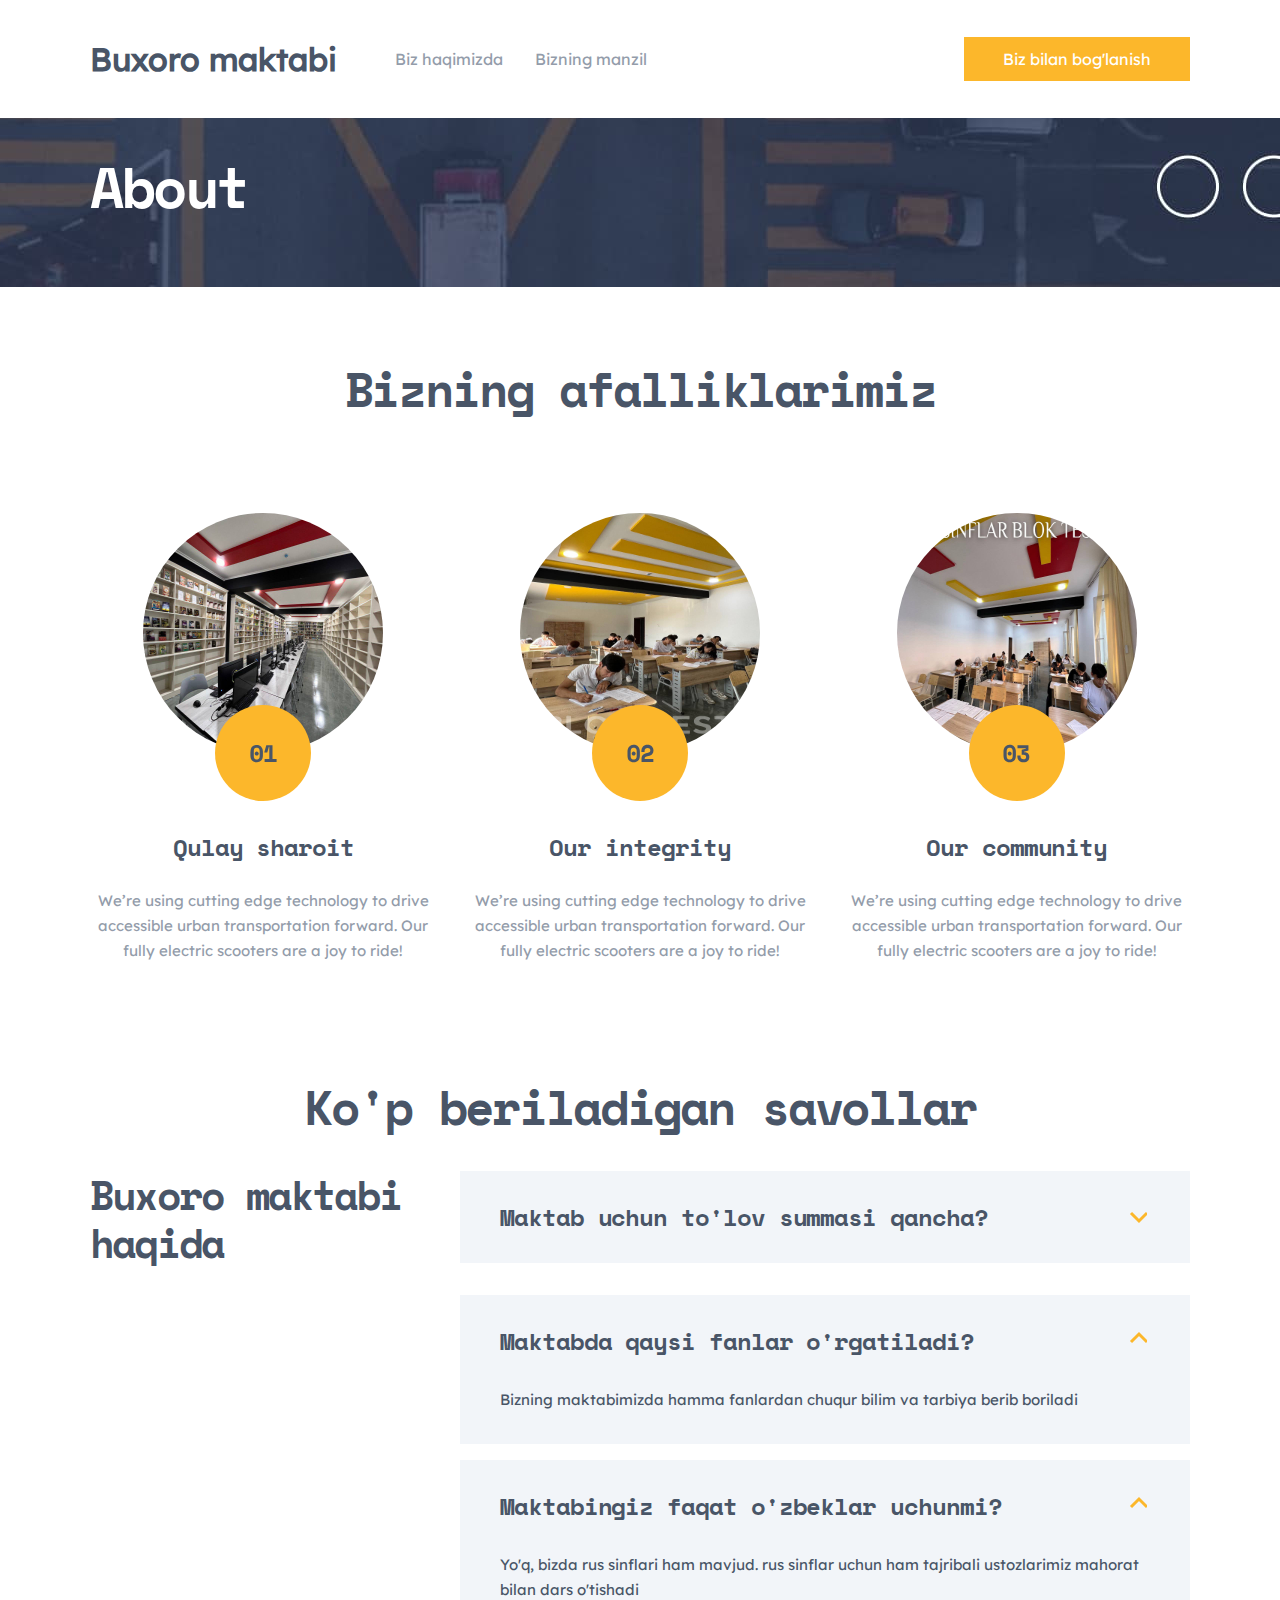
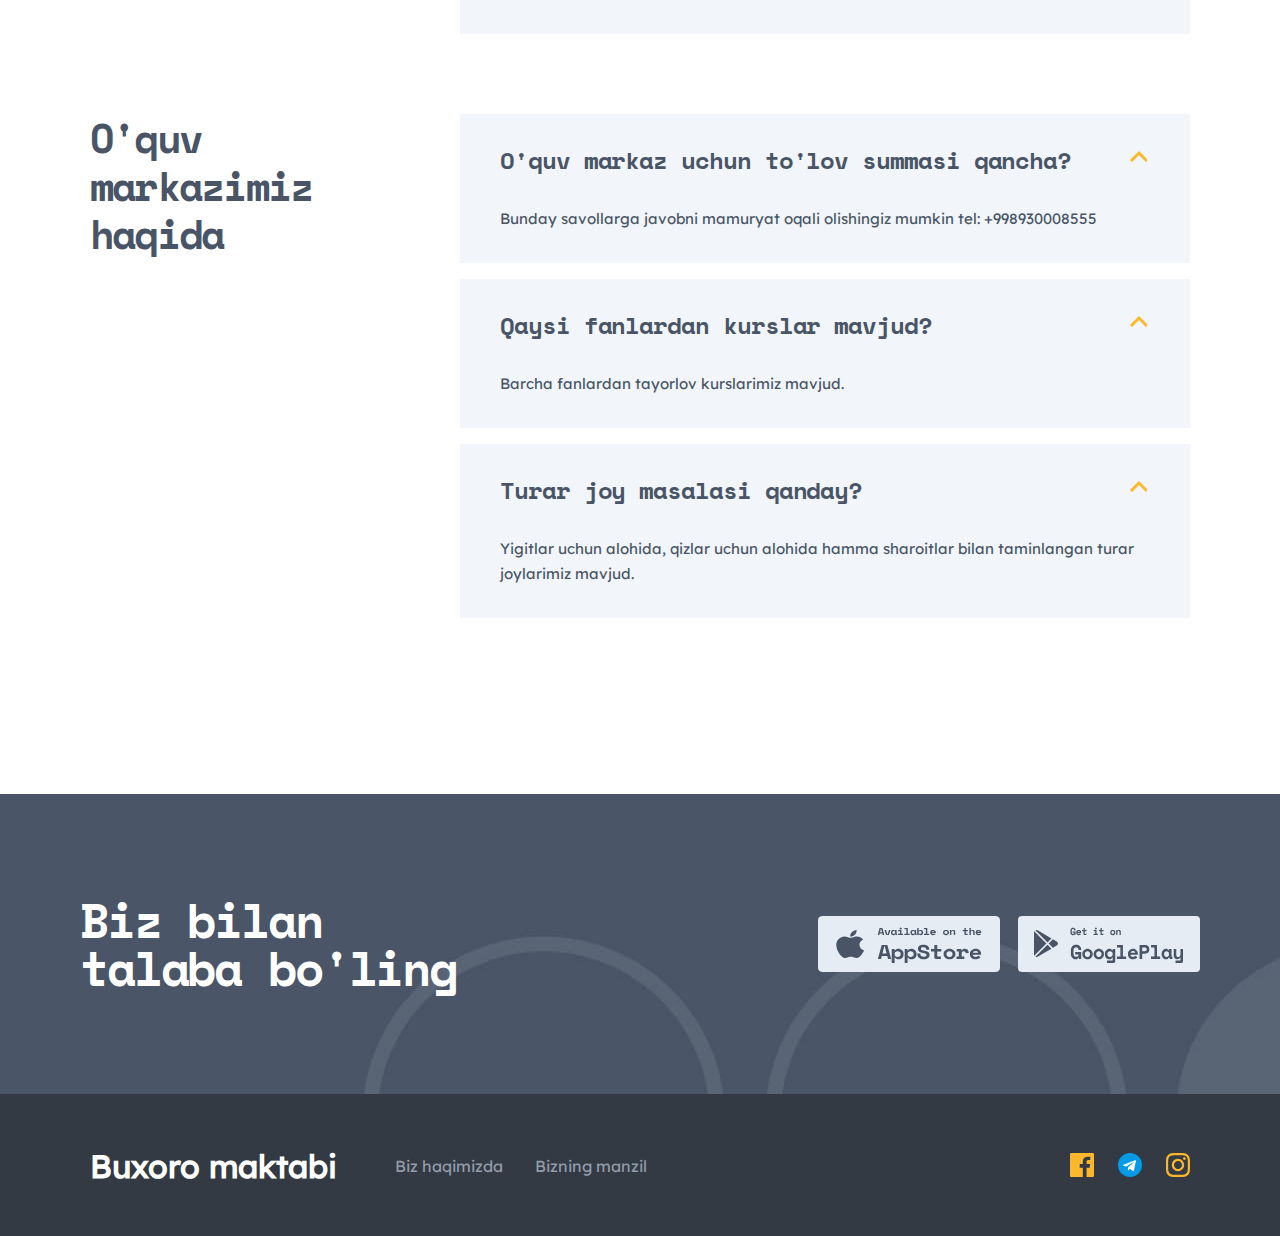
==== commit 7fb11926: "..." ====
--- a/about.html
+++ b/about.html
@@ -14,7 +14,7 @@
         <div class="header__container container">
             <button class="burger" type="button"> <span class="burger__inner"></span></button>
             <h1>
-                <a class="header__logo" href="index.html">Buxoro maktabi</a>
+                <a class="header__logo" href="index.html" style="color: #495567;">Buxoro maktabi</a>
             </h1>
            
             <nav class="nav header__nav">
@@ -27,7 +27,7 @@
                     </li>
                 </ul>
             </nav>
-            <a class="main-link header__link" href="tel:+9989930008555" >Biz bilan bo'lanish</a>
+            <a class="main-link header__link" href="tel:+9989930008555" >Biz bilan bog'lanish</a>
         </div>
     </header>
     <main>
@@ -36,61 +36,18 @@
                 <h1 class="about-intro__tittle">About</h1>
             </div>
         </div>
-        <section class="benifits benifits--about">
-            <div class="container">
-                <h2 class="visually-hidden">Good sides</h2>
-                <ul class="benifits__list">
-                    <li class="benifits__item benifits__item--mobility">
-                        <picture>
-                            <source type="image/webp" media="(max-width: 767px)"
-                                srcset="img/about-telephone-mobile@2x.webp 2x, img/about-telephone-mobile.webp 1x">
-                            <source type="image/webp" srcset="img/about-benifits1@2x.webp 2x, img/about-benifits1.webp">
-                            <source media="(max-width: 767px)"
-                                srcset="img/about-telephone-mobile@2x.jpg 2x, img/about-telephone-mobile.jpg 1x">
-                            <img class="benifits__img" src="img/about-benifits1.jpg"
-                                srcset="img/about-benifits1@2x.jpg 2x, img/about-benifits1.jpg 1x" alt="telefonli qiz"
-                                width="445" height="445">
-                        </picture>
-                        <div class="benifits__wrapper">
-                            <h3 class="benifits__title">Mobility for the digital era</h3>
-                            <p class="benifits__text">Getting around should be simple (and even fun!) for everyone. We
-                                embrace technology to provide low cost, smart access to scooters at your fingertips.</p>
-                        </div>
-                    </li>
-                    <li class="benifits__item benifits__item--better">
-                        <picture>
-                            <source type="image/webp" media="(max-width: 767px)"
-                                srcset="img/trassa-mobile@2x.webp 2x, img/trassa-mobile.webp 1x">
-                            <source type="image/webp" srcset="img/trassa@2x.webp 2x, img/trassa.webp 1x">
-                            <source media="(max-width: 767px)"
-                                srcset="img/trassa-mobile@2x.jpg 2x, img/trassa-mobile.jpg 1x">
-                            <img class="benifits__img" src="img/trassa.jpg"
-                                srcset="img/trassa@2x.jpg 2x, img/trassa.jpg 1x" alt="manzali joy" width="445"
-                                height="445">
-                        </picture>
-                        <div class="benifits__wrapper">
-                            <h3 class="benifits__title">Better urban living</h3>
-                            <p class="benifits__text">We’re helping connect cities and bring people closer together. Our
-                                scooters are also fully-electric and we offset the minimal carbon footprint for each
-                                ride.
-                            </p>
-                        </div>
-                    </li>
-                </ul>
-            </div>
-        </section>
+        
         <section class="our-values">
             <div class="container">
-                <h2 class="our-values__title">Our values</h2>
+                <h2 class="our-values__title">Bizning afalliklarimiz</h2>
                 <ul class="our-values__list">
                     <li class="our-values__item our-values__item--tech">
                         <picture>
-                            <source type="image/webp" srcset="img/01@2x.webp 2x, img/01.webp 1x">
-                            <img class="our-values__img" src="img/01.jpg" srcset="img/01@2x.jpg 2x, img/01.jpg 1x"
+                            <img class="our-values__img" src="img/1.jpg"
                                 alt="telefon" width="240" height="240">
                         </picture>
                         <div class="our-values__wraper">
-                            <h3 class="our-values__item-title">Our tech</h3>
+                            <h3 class="our-values__item-title">Qulay sharoit</h3>
                             <p class="our-values__item-text">We’re using cutting edge technology to drive accessible
                                 urban
                                 transportation forward. Our fully electric scooters are a joy to ride!</p>
@@ -98,8 +55,7 @@
                     </li>
                     <li class="our-values__item our-values__item--integrity">
                         <picture>
-                            <source type="image/webp" srcset="img/02@2x.webp 2x, img/02.webp 1x">
-                            <img class="our-values__img" src="img/02.jpg" srcset="img/02@2x.jpg 2x, img/02.jpg 1x"
+                            <img class="our-values__img" src="img/2.jpg" 
                                 alt="scooter" width="240" height="240">
                         </picture>
                         <div class="our-values__wraper">
@@ -110,8 +66,7 @@
                     </li>
                     <li class="our-values__item our-values__item--community">
                         <picture>
-                            <source type="image/webp" srcset="img/03@2x.webp 2x, img/03.webp 1x">
-                            <img class="our-values__img" src="img/03.jpg" srcset="img/03@2x.jpg 2x, img/03.jpg 1x"
+                            <img class="our-values__img" src="img/3.jpg"
                                 alt="jamoa" width="240" height="240">
                         </picture>
                         <div class="our-values__wraper">
@@ -153,17 +108,13 @@
                             </button>
                             <p class="faqs__item-btn-text">Bunday savollarga javobni mamuryat oqali olishingiz mumkin tel: +998930008555</p>
                             <button class="faqs__item-btn faqs__item-btn--opened">
-                                How about the rules & regulations?
+                                Qaysi fanlardan kurslar mavjud?
                             </button>
-                            <p class="faqs__item-btn-text">To download the Scoot app, you can search “Scoot” in both the
-                                App and Google Play stores. An even simpler way to do it would be to click the relevant
-                                link at the bottom of this page and you’ll be re-directed to the correct page.</p>
+                            <p class="faqs__item-btn-text">Barcha fanlardan tayorlov kurslarimiz mavjud.</p>
                             <button class="faqs__item-btn faqs__item-btn--opened">
-                                What if I damage my Scoot?
+                                Turar joy masalasi qanday?
                             </button>
-                            <p class="faqs__item-btn-text">To download the Scoot app, you can search “Scoot” in both the
-                                App and Google Play stores. An even simpler way to do it would be to click the relevant
-                                link at the bottom of this page and you’ll be re-directed to the correct page.</p>
+                            <p class="faqs__item-btn-text">Yigitlar uchun alohida, qizlar uchun alohida hamma sharoitlar bilan taminlangan turar joylarimiz mavjud.</p>
                         </div>
                     </li>
                 </ul>
@@ -171,7 +122,7 @@
         </section>
         <section class="cta">
             <div class="container cta__container">
-                <h2 class="cta__title">Sign up and Scoot off today</h2>
+                <h2 class="cta__title">Biz bilan talaba bo'ling</h2>
                 <ul class="cta__list">
                     <li class="cta__item">
                         <a href="#">
@@ -191,50 +142,37 @@
     <footer class="footer">
         <div class="container footer__container">
             <a href="index.html">
-                <svg width="108" height="29" fill="none" xmlns="http://www.w3.org/2000/svg">
-                    <path fill-rule="evenodd" clip-rule="evenodd"
-                        d="M107.097 23.2V28h-8.3999c-.9066 0-1.6466-.2933-2.22-.88-.5733-.5867-.86-1.3333-.86-2.24V12.96h-5.88v-4.8h5.88V0h5.0399v8.16h7.16v4.8h-7.16V22c0 .8.36 1.2 1.08 1.2h5.36ZM9.12 28.56c2.6133 0 4.64-.5867 6.08-1.76 1.44-1.1733 2.16-2.7467 2.16-4.72v-.24c0-1.7867-.64-3.18-1.92-4.18-1.28-1-2.9333-1.6067-4.96-1.82-1.76-.1867-2.97333-.42-3.64-.7-.66667-.28-1-.74-1-1.38 0-.4533.21333-.8333.64-1.14.42667-.3067 1.06667-.46 1.92-.46.93333 0 1.6933.2067 2.28.62.5867.4133 1 .98 1.24 1.7l4.56-1.84c-.2133-.56-.52-1.14-.92-1.74-.4-.6-.92-1.14667-1.56-1.64-.64-.49333-1.42-.89333-2.34-1.2-.92-.30667-2.00667-.46-3.26-.46-.96 0-1.89333.13333-2.8.4-.90667.26667-1.70667.66-2.4 1.18-.69333.52-1.25333 1.1533-1.68 1.9-.42667.7467-.64 1.6133-.64 2.6v.24c0 1.8933.66 3.3267 1.98 4.3 1.32.9733 3.1 1.5533 5.34 1.74.82667.08 1.51333.1867 2.06.32.5467.1333.98.3 1.3.5.32.2.54.4133.66.64s.18.4733.18.74c0 .4533-.2333.8733-.7 1.26-.4667.3867-1.3267.58-2.58.58-1.41333 0-2.46-.32-3.14-.96-.68-.64-1.12667-1.3867-1.34-2.24L0 22.32c.133333.6933.393333 1.4067.78 2.14.38667.7333.94 1.4 1.66 2 .72.6 1.62667 1.1 2.72 1.5 1.09333.4 2.41333.6 3.96.6Zm22.4543 0c2.8267 0 5.0867-.72 6.78-2.16 1.6933-1.44 2.7667-3.3333 3.22-5.68l-4.96-1.24c-.24 1.3067-.7667 2.3467-1.58 3.12-.8133.7733-1.9933 1.16-3.54 1.16-.72 0-1.4-.1133-2.04-.34-.64-.2267-1.2-.5667-1.68-1.02-.48-.4533-.86-1.02-1.14-1.7-.28-.68-.42-1.46-.42-2.34v-.24c0-.88.14-1.6733.42-2.38.28-.7067.66-1.3067 1.14-1.8.48-.4933 1.04-.8733 1.68-1.14.64-.2667 1.32-.4 2.04-.4 1.5467 0 2.7467.4267 3.6 1.28s1.36 1.8667 1.52 3.04l4.96-1.28c-.4533-2.3467-1.54-4.24-3.26-5.68-1.72-1.44-3.9667-2.16-6.74-2.16-1.44 0-2.7933.24-4.06.72-1.2667.48-2.3733 1.17333-3.32 2.08-.9467.9067-1.6867 2-2.22 3.28-.5333 1.28-.8 2.72-.8 4.32v.48c0 1.6.2667 3.0267.8 4.28.5333 1.2533 1.2667 2.3067 2.2 3.16.9333.8533 2.0333 1.5067 3.3 1.96 1.2667.4533 2.6333.68 4.1.68Zm26.3543-.68c-1.24.4533-2.54.68-3.9.68-1.36 0-2.66-.2267-3.9-.68-1.24-.4533-2.34-1.1133-3.3-1.98s-1.72-1.9333-2.28-3.2c-.56-1.2667-.84-2.7267-.84-4.38v-.48c0-1.6267.28-3.0733.84-4.34.56-1.2667 1.32-2.34 2.28-3.22.96-.88 2.06-1.54667 3.3-2 1.24-.45333 2.54-.68 3.9-.68 1.36 0 2.66.22667 3.9.68 1.24.45333 2.34 1.12 3.3 2 .96.88 1.72 1.9533 2.28 3.22.56 1.2667.84 2.7133.84 4.34v.48c0 1.6533-.28 3.1133-.84 4.38-.56 1.2667-1.32 2.3333-2.28 3.2-.96.8667-2.06 1.5267-3.3 1.98Zm-3.9-4.12c-.72 0-1.4-.12-2.04-.36-.64-.24-1.2-.5867-1.68-1.04-.48-.4533-.86-1.0067-1.14-1.66-.28-.6533-.42-1.3933-.42-2.22v-.8c0-.8267.14-1.5667.42-2.22.28-.6533.66-1.2067 1.14-1.66.48-.4533 1.04-.8 1.68-1.04.64-.24 1.32-.36 2.04-.36s1.4.12 2.04.36c.64.24 1.2.5867 1.68 1.04.48.4533.86 1.0067 1.14 1.66.28.6533.42 1.3933.42 2.22v.8c0 .8267-.14 1.5667-.42 2.22-.28.6533-.66 1.2067-1.14 1.66-.48.4533-1.04.8-1.68 1.04-.64.24-1.32.36-2.04.36Zm26.5943 4.12c-1.24.4533-2.54.68-3.9.68-1.36 0-2.66-.2267-3.9-.68-1.24-.4533-2.34-1.1133-3.3-1.98s-1.72-1.9333-2.28-3.2c-.56-1.2667-.84-2.7267-.84-4.38v-.48c0-1.6267.28-3.0733.84-4.34.56-1.2667 1.32-2.34 2.28-3.22.96-.88 2.06-1.54667 3.3-2 1.24-.45333 2.54-.68 3.9-.68 1.36 0 2.66.22667 3.9.68 1.24.45333 2.34 1.12 3.3 2 .96.88 1.72 1.9533 2.28 3.22.56 1.2667.84 2.7133.84 4.34v.48c0 1.6533-.28 3.1133-.84 4.38-.56 1.2667-1.32 2.3333-2.28 3.2-.96.8667-2.06 1.5267-3.3 1.98Zm-3.9-4.12c-.72 0-1.4-.12-2.04-.36-.64-.24-1.2-.5867-1.68-1.04-.48-.4533-.86-1.0067-1.14-1.66-.28-.6533-.42-1.3933-.42-2.22v-.8c0-.8267.14-1.5667.42-2.22.28-.6533.66-1.2067 1.14-1.66.48-.4533 1.04-.8 1.68-1.04.64-.24 1.32-.36 2.04-.36s1.4.12 2.04.36c.64.24 1.2.5867 1.68 1.04.48.4533.86 1.0067 1.14 1.66.28.6533.42 1.3933.42 2.22v.8c0 .8267-.14 1.5667-.42 2.22-.28.6533-.66 1.2067-1.14 1.66-.48.4533-1.04.8-1.68 1.04-.64.24-1.32.36-2.04.36Z"
-                        fill="#FFFFFF" />
-                </svg>
+                <h1 style="color: #FFF;">Buxoro maktabi</h1>
             </a>
             <nav class="nav">
                 <ul class="nav__list footer__nav">
                     <li class="nav__item footer__nav-item">
-                        <a class="nav__link" href="about.html" target="_blank">About</a>
+                        <a class="nav__link" href="about.html" target="_blank">Biz haqimizda</a>
                     </li>
                     <li class="nav__item footer__nav-item">
-                        <a class="nav__link" href="#" target="_blank">Location</a>
-                    </li>
-                    <li class="nav__item footer__nav-item">
-                        <a class="nav__link" href="#" target="_blank">Careers</a>
+                        <a class="nav__link" href='https://www.google.com/maps/place/Buxoro+maktabi/@40.8686692,69.604474,15z/data=!4m5!3m4!1s0x0:0xcd81540ef14221a2!8m2!3d40.8686692!4d69.604474' target="_blank">Bizning manzil</a>
                     </li>
                 </ul>
             </nav>
             <ul class="footer__list">
-                <li class="footer__item">
-                    <a class="footer__item-link" href="#" target="_blank">
+                <li class="footer__item"><a class="footer__item-link" href="#" target="_blank">
                         <svg width="24" height="24" fill="none" xmlns="http://www.w3.org/2000/svg">
                             <path
                                 d="M22.675 0H1.325C.593 0 0 .593 0 1.325v21.351C0 23.407.593 24 1.325 24H12.82v-9.294H9.692v-3.622h3.128V8.413c0-3.1 1.893-4.788 4.659-4.788 1.325 0 2.463.099 2.795.143v3.24l-1.918.001c-1.504 0-1.795.715-1.795 1.763v2.313h3.587l-.467 3.622h-3.12V24h6.116c.73 0 1.323-.593 1.323-1.325V1.325C24 .593 23.407 0 22.675 0Z"
                                 fill="currentColor" /></svg>
-                    </a>
-                </li>
-                <li class="footer__item">
-                    <a class="footer__item-link" href="#" target="_blank">
-                        <svg width="24" height="20" fill="none" xmlns="http://www.w3.org/2000/svg">
-                            <path
-                                d="M24 2.55699c-.883.392-1.832.656-2.828.775 1.017-.609 1.798-1.574 2.165-2.724004-.951.564004-2.005.974004-3.127 1.195004C19.313.845986 18.032.247986 16.616.247986c-3.179 0-5.515 2.966004-4.797 6.045004-4.091-.205-7.719-2.165-10.148-5.144-1.29 2.213-.669 5.108 1.523 6.574-.806-.026-1.566-.247-2.229-.616-.054 2.281 1.581 4.41501 3.949 4.89001-.693.188-1.452.232-2.224.084.626 1.956 2.444 3.379 4.6 3.419-2.07 1.623-4.678 2.348-7.29 2.04 2.179 1.397 4.768 2.212 7.548 2.212 9.142 0 14.307-7.721 13.995-14.64601.962-.695 1.797-1.562 2.457-2.549Z"
-                                fill="currentColor" /></svg>
-                    </a>
-                </li>
-                <li class="footer__item">
-                    <a class="footer__item-link" href="#" target="_blank">
+                    </a></li>
+                <li class="footer__item"><a class="footer__item-link" href="https://t.me/buxoro_maktabii" target="_blank">
+                    <svg width="24" height="24" viewBox="0 0 25 25" fill="none" xmlns="http://www.w3.org/2000/svg">
+                        <path d="M12.5 25C19.4036 25 25 19.4036 25 12.5C25 5.59644 19.4036 0 12.5 0C5.59644 0 0 5.59644 0 12.5C0 19.4036 5.59644 25 12.5 25Z" fill="#039BE5"/>
+                        <path d="M5.7197 12.2291L17.7718 7.58226C18.3312 7.38018 18.8197 7.71872 18.6384 8.56456L18.6395 8.56351L16.5874 18.2312C16.4353 18.9166 16.028 19.0833 15.4582 18.7604L12.3332 16.4573L10.8259 17.9093C10.6593 18.076 10.5187 18.2166 10.1957 18.2166L10.4176 15.0364L16.2093 9.80414C16.4614 9.58226 16.153 9.45726 15.8207 9.6781L8.66345 14.1843L5.57803 13.2218C4.90824 13.0093 4.89366 12.5521 5.7197 12.2291Z" fill="white"/>
+                        </svg>                        
+                    </a></li>
+                <li class="footer__item"><a class="footer__item-link" href="https://www.instagram.com/buxoro_maktabi" target="_blank">
                         <svg width="24" height="24" fill="none" xmlns="http://www.w3.org/2000/svg">
                             <path fill-rule="evenodd" clip-rule="evenodd"
                                 d="M12 0C8.741 0 8.333.014 7.053.072 2.695.272.273 2.69.073 7.052.014 8.333 0 8.741 0 12c0 3.259.014 3.668.072 4.948.2 4.358 2.618 6.78 6.98 6.98C8.333 23.986 8.741 24 12 24c3.259 0 3.668-.014 4.948-.072 4.354-.2 6.782-2.618 6.979-6.98.059-1.28.073-1.689.073-4.948 0-3.259-.014-3.667-.072-4.947-.196-4.354-2.617-6.78-6.979-6.98C15.668.014 15.259 0 12 0Zm0 2.163c3.204 0 3.584.012 4.85.07 3.252.148 4.771 1.691 4.919 4.919.058 1.265.069 1.645.069 4.849 0 3.205-.012 3.584-.069 4.849-.149 3.225-1.664 4.771-4.919 4.919-1.266.058-1.644.07-4.85.07-3.204 0-3.584-.012-4.849-.07-3.26-.149-4.771-1.699-4.919-4.92-.058-1.265-.07-1.644-.07-4.849 0-3.204.013-3.583.07-4.849.149-3.227 1.664-4.771 4.919-4.919 1.266-.057 1.645-.069 4.849-.069ZM5.838 12c0-3.403 2.759-6.162 6.162-6.162S18.162 8.597 18.162 12c0 3.404-2.759 6.163-6.162 6.163S5.838 15.403 5.838 12ZM12 16c-2.209 0-4-1.79-4-4 0-2.209 1.791-4 4-4s4 1.791 4 4c0 2.21-1.791 4-4 4Zm4.965-10.405c0-.795.645-1.44 1.441-1.44.795 0 1.439.645 1.439 1.44 0 .795-.644 1.44-1.439 1.44-.796 0-1.441-.645-1.441-1.44Z"
                                 fill="currentColor" /></svg>
-                    </a>
-                </li>
+                    </a></li>
             </ul>
         </div>
     </footer>
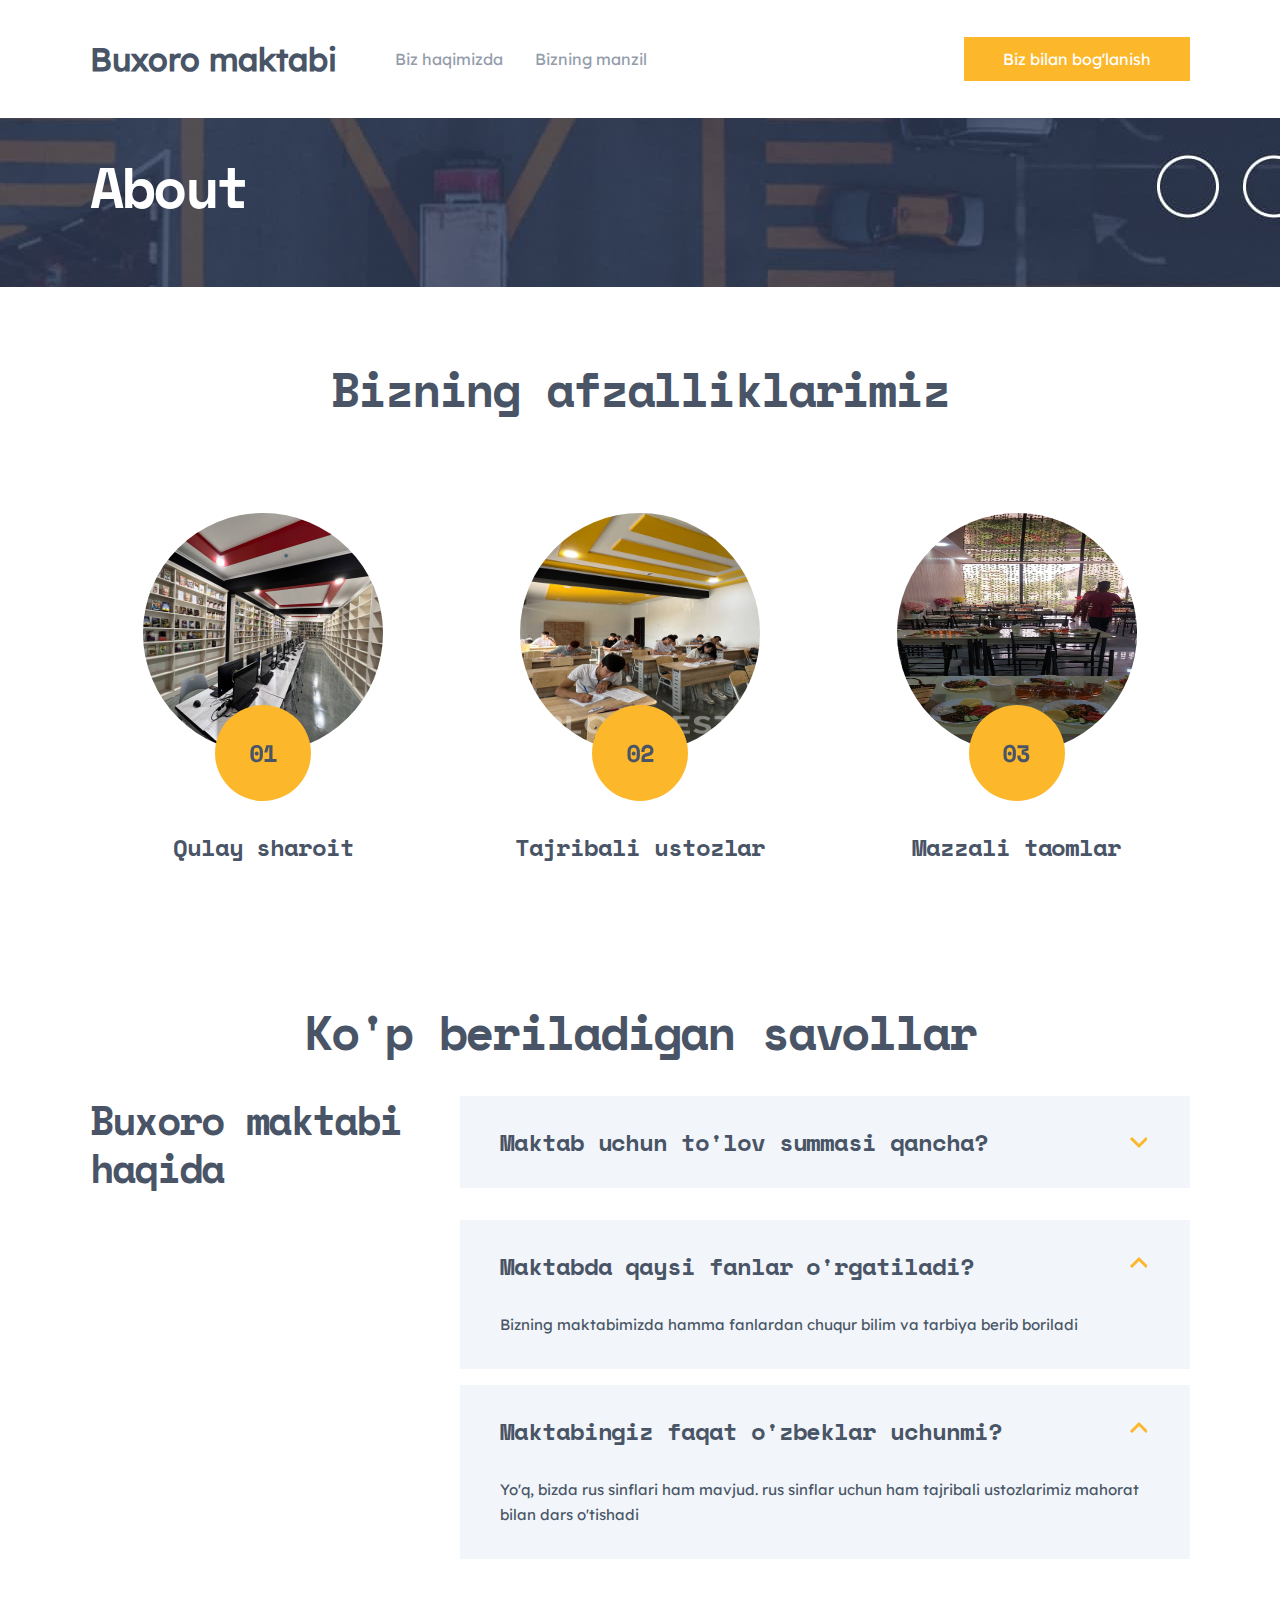
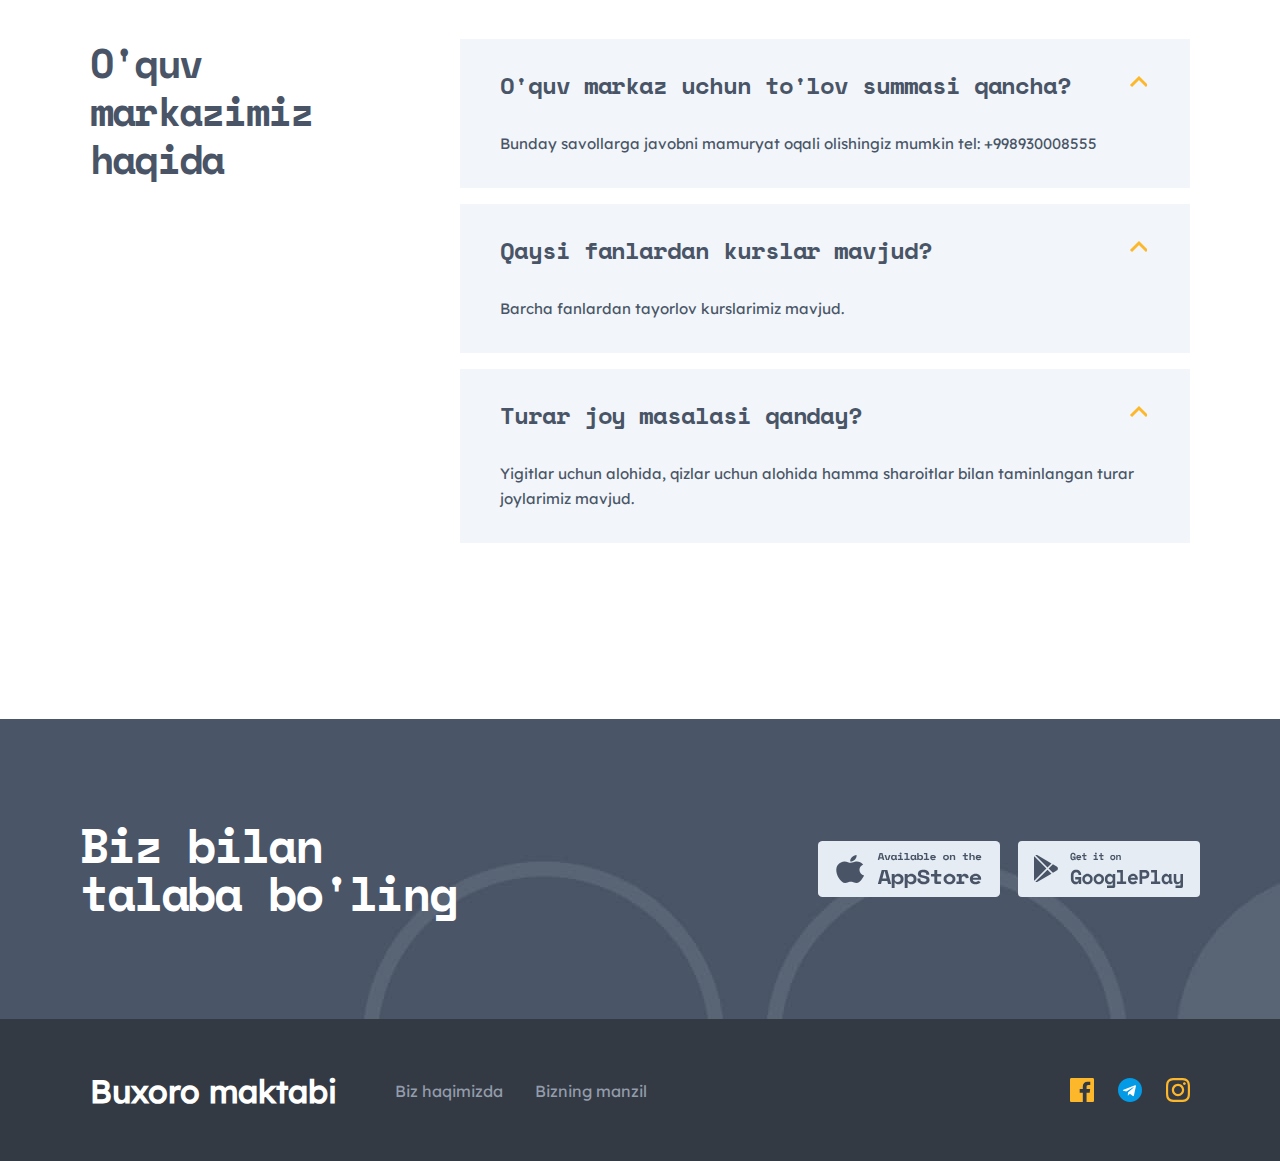
==== commit 84cf471f: "..." ====
--- a/about.html
+++ b/about.html
@@ -13,7 +13,7 @@
     <header class="header">
         <div class="header__container container">
             <button class="burger" type="button"> <span class="burger__inner"></span></button>
-            <h1>
+            <h1 class="header__title">
                 <a class="header__logo" href="index.html" style="color: #495567;">Buxoro maktabi</a>
             </h1>
            
@@ -39,7 +39,7 @@
         
         <section class="our-values">
             <div class="container">
-                <h2 class="our-values__title">Bizning afalliklarimiz</h2>
+                <h2 class="our-values__title">Bizning afzalliklarimiz</h2>
                 <ul class="our-values__list">
                     <li class="our-values__item our-values__item--tech">
                         <picture>
@@ -48,9 +48,6 @@
                         </picture>
                         <div class="our-values__wraper">
                             <h3 class="our-values__item-title">Qulay sharoit</h3>
-                            <p class="our-values__item-text">We’re using cutting edge technology to drive accessible
-                                urban
-                                transportation forward. Our fully electric scooters are a joy to ride!</p>
                         </div>
                     </li>
                     <li class="our-values__item our-values__item--integrity">
@@ -59,21 +56,16 @@
                                 alt="scooter" width="240" height="240">
                         </picture>
                         <div class="our-values__wraper">
-                            <h3 class="our-values__item-title">Our integrity</h3>
-                            <p class="our-values__item-text">We’re using cutting edge technology to drive accessible
-                                urban transportation forward. Our fully electric scooters are a joy to ride!</p>
+                            <h3 class="our-values__item-title">Tajribali ustozlar</h3>
                         </div>
                     </li>
                     <li class="our-values__item our-values__item--community">
                         <picture>
-                            <img class="our-values__img" src="img/3.jpg"
+                            <img class="our-values__img" src="img/31.jpg"
                                 alt="jamoa" width="240" height="240">
                         </picture>
                         <div class="our-values__wraper">
-                            <h3 class="our-values__item-title">Our community</h3>
-                            <p class="our-values__item-text">We’re using cutting edge technology to drive accessible
-                                urban
-                                transportation forward. Our fully electric scooters are a joy to ride!</p>
+                            <h3 class="our-values__item-title">Mazzali taomlar</h3>
                         </div>
                     </li>
                 </ul>
--- a/css/main.css
+++ b/css/main.css
@@ -573,8 +573,9 @@
   .header__link {
     display: none;
   }
-  .header__logo {
-    margin: 0 auto;
+  .header__title {
+    width: 100%;
+    text-align: end;
   }
 }
 
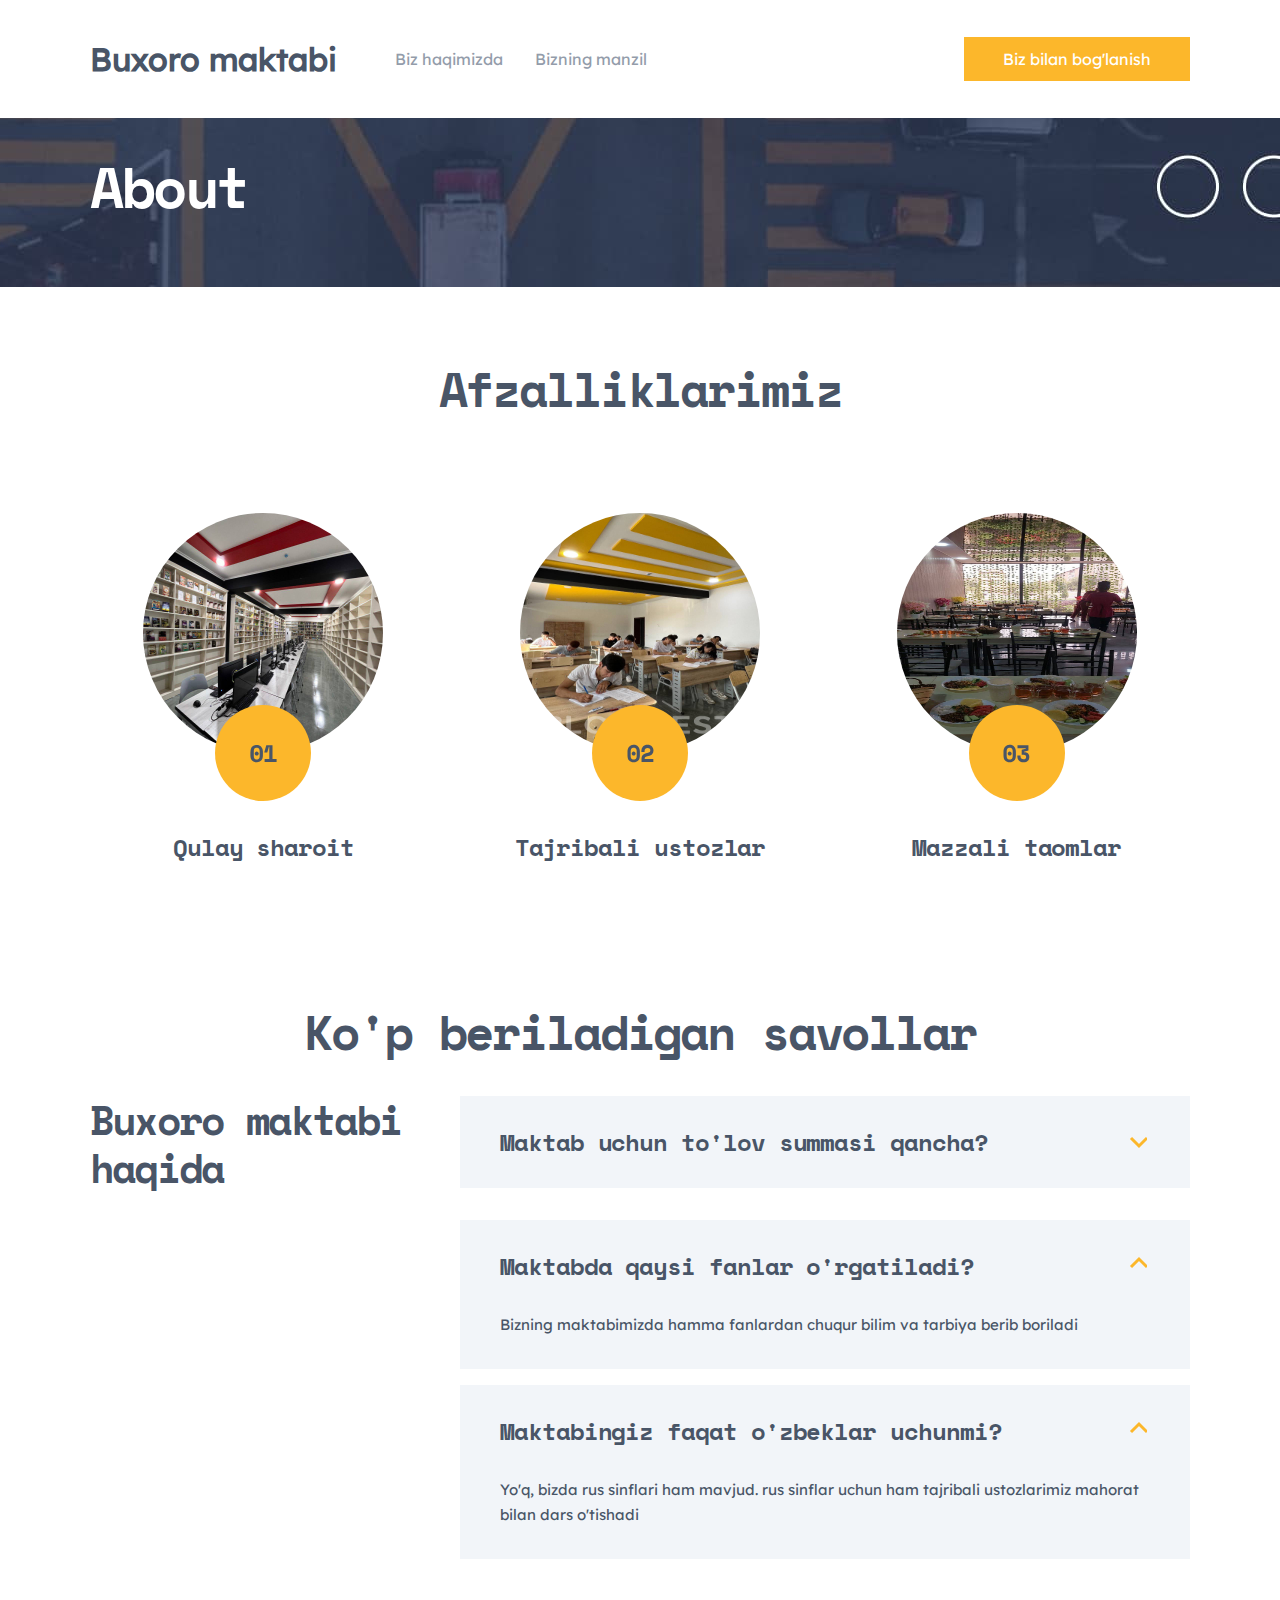
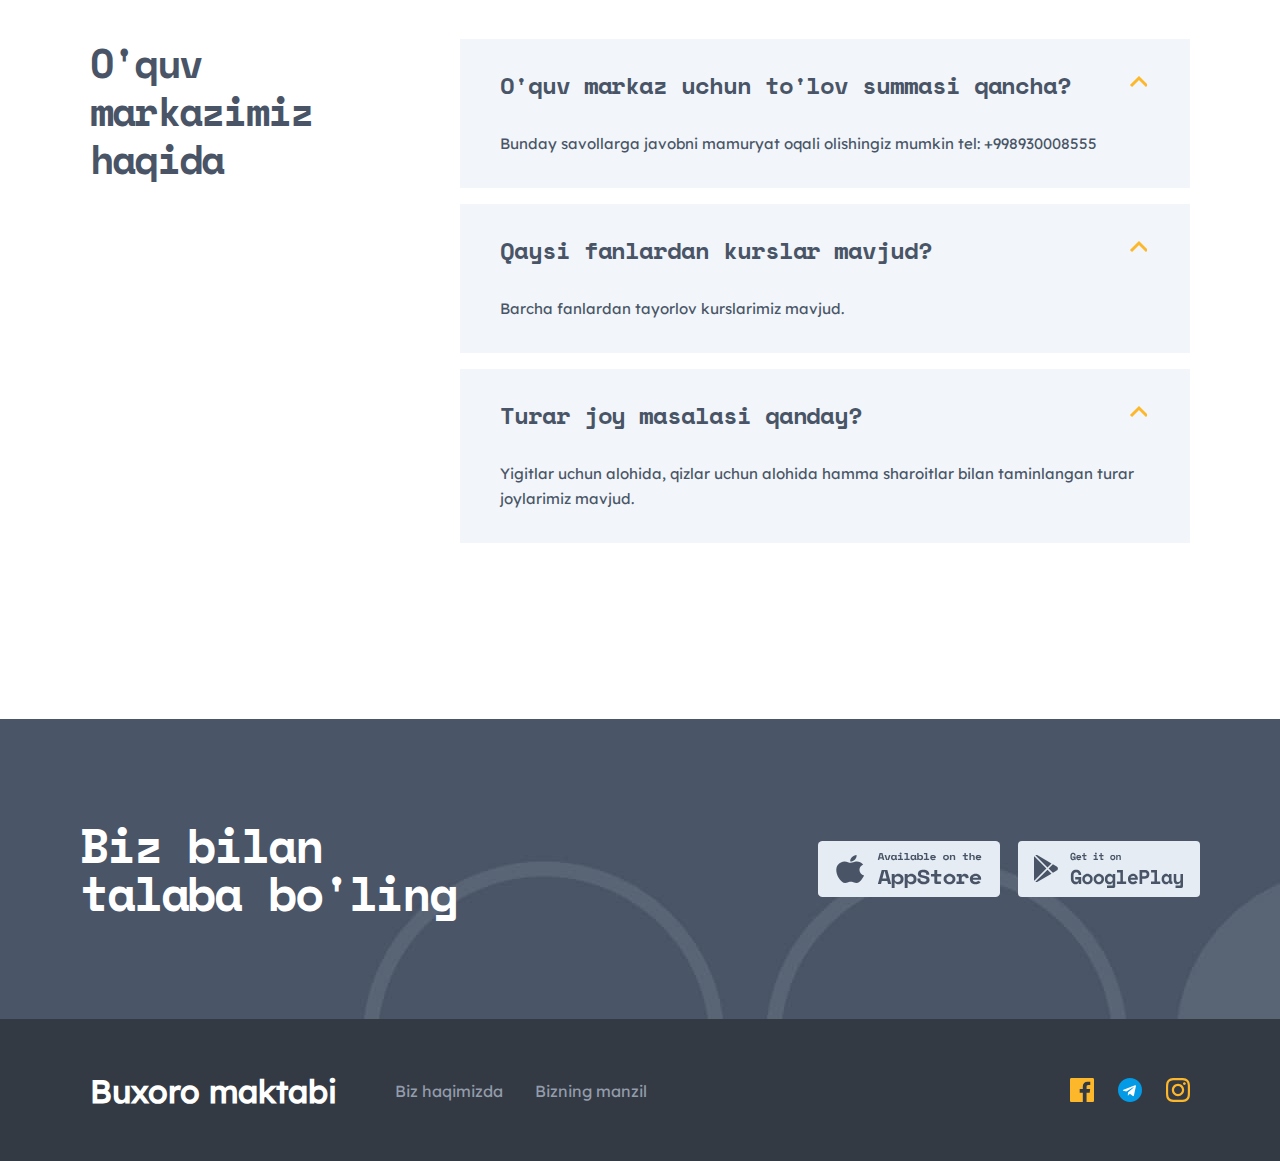
==== commit 5752e2c2: ".." ====
--- a/about.html
+++ b/about.html
@@ -39,7 +39,7 @@
         
         <section class="our-values">
             <div class="container">
-                <h2 class="our-values__title">Bizning afzalliklarimiz</h2>
+                <h2 class="our-values__title">Afzalliklarimiz</h2>
                 <ul class="our-values__list">
                     <li class="our-values__item our-values__item--tech">
                         <picture>
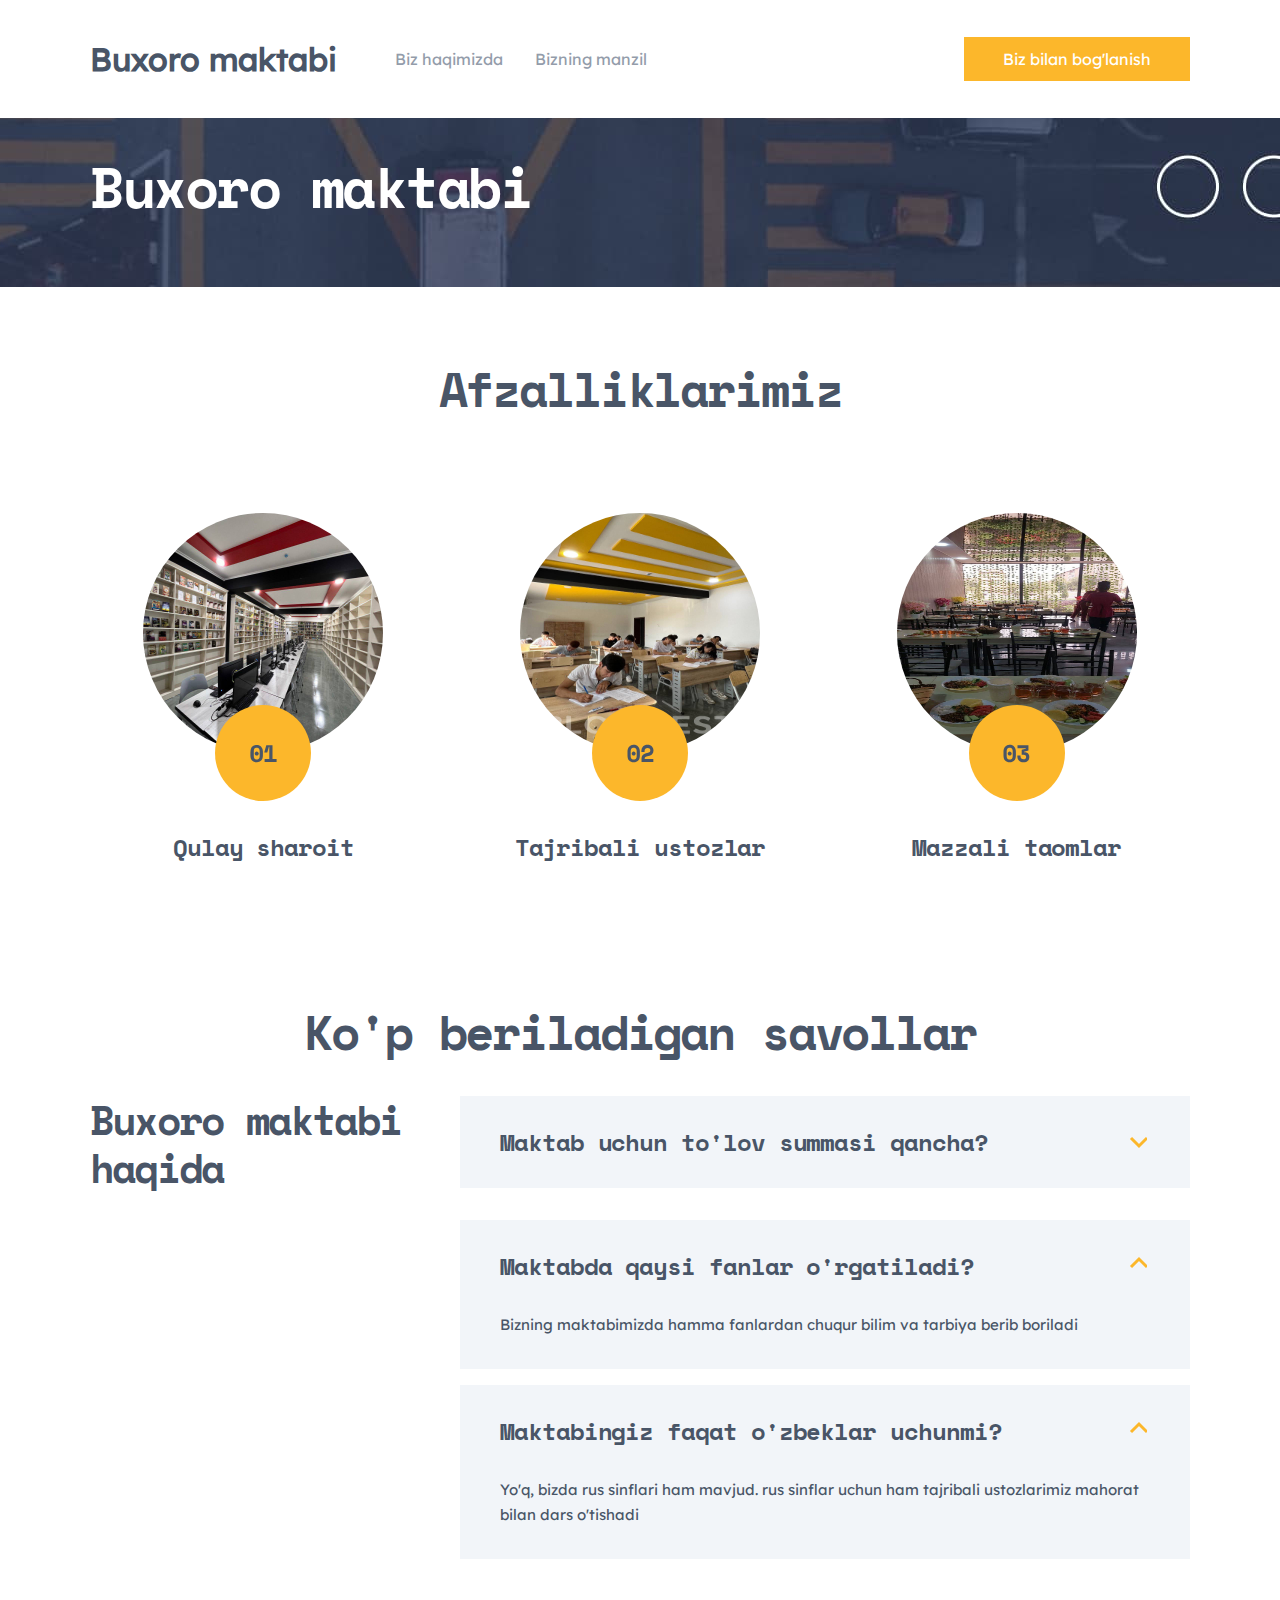
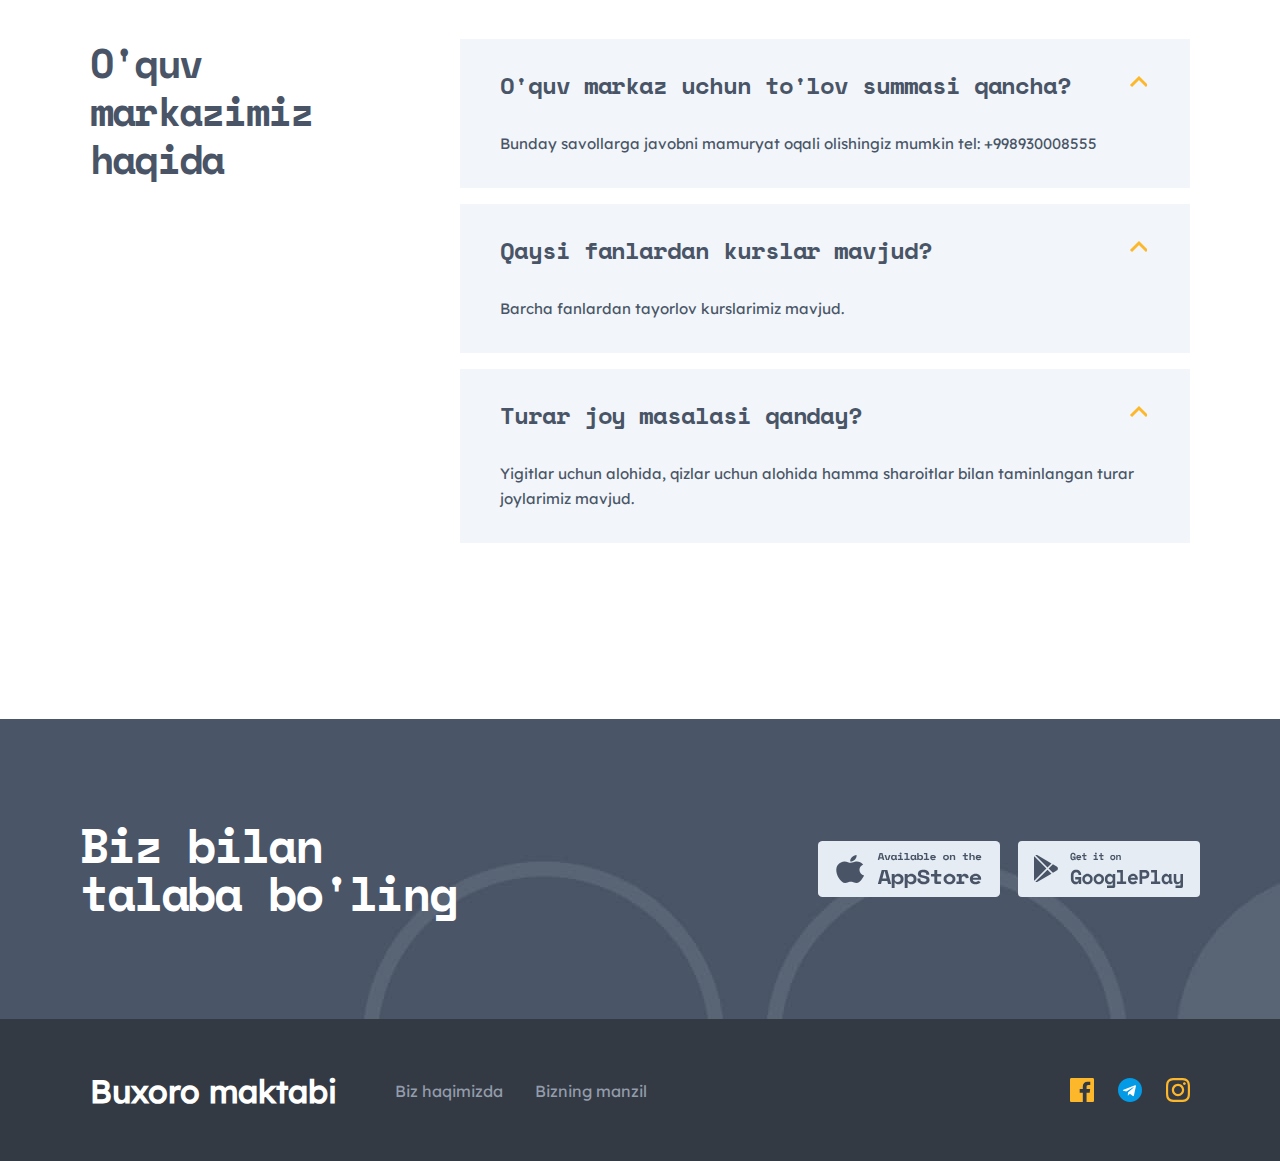
==== commit d063cbe3: "a" ====
--- a/about.html
+++ b/about.html
@@ -12,11 +12,11 @@
 <body>
     <header class="header">
         <div class="header__container container">
-            <button class="burger" type="button"> <span class="burger__inner"></span></button>
+            
             <h1 class="header__title">
                 <a class="header__logo" href="index.html" style="color: #495567;">Buxoro maktabi</a>
             </h1>
-           
+            <button class="burger" type="button" style="margin-left: auto;"> <span class="burger__inner"></span></button>
             <nav class="nav header__nav">
                 <ul class="nav__list">
                     <li class="nav__item">
@@ -33,7 +33,7 @@
     <main>
         <div class="about-intro">
             <div class="container">
-                <h1 class="about-intro__tittle">About</h1>
+                <h1 class="about-intro__tittle">Buxoro maktabi</h1>
             </div>
         </div>
         
--- a/css/main.css
+++ b/css/main.css
@@ -573,9 +573,8 @@
   .header__link {
     display: none;
   }
-  .header__title {
-    width: 100%;
-    text-align: end;
+  .our-values__title {
+    font-size: 16px;
   }
 }
 
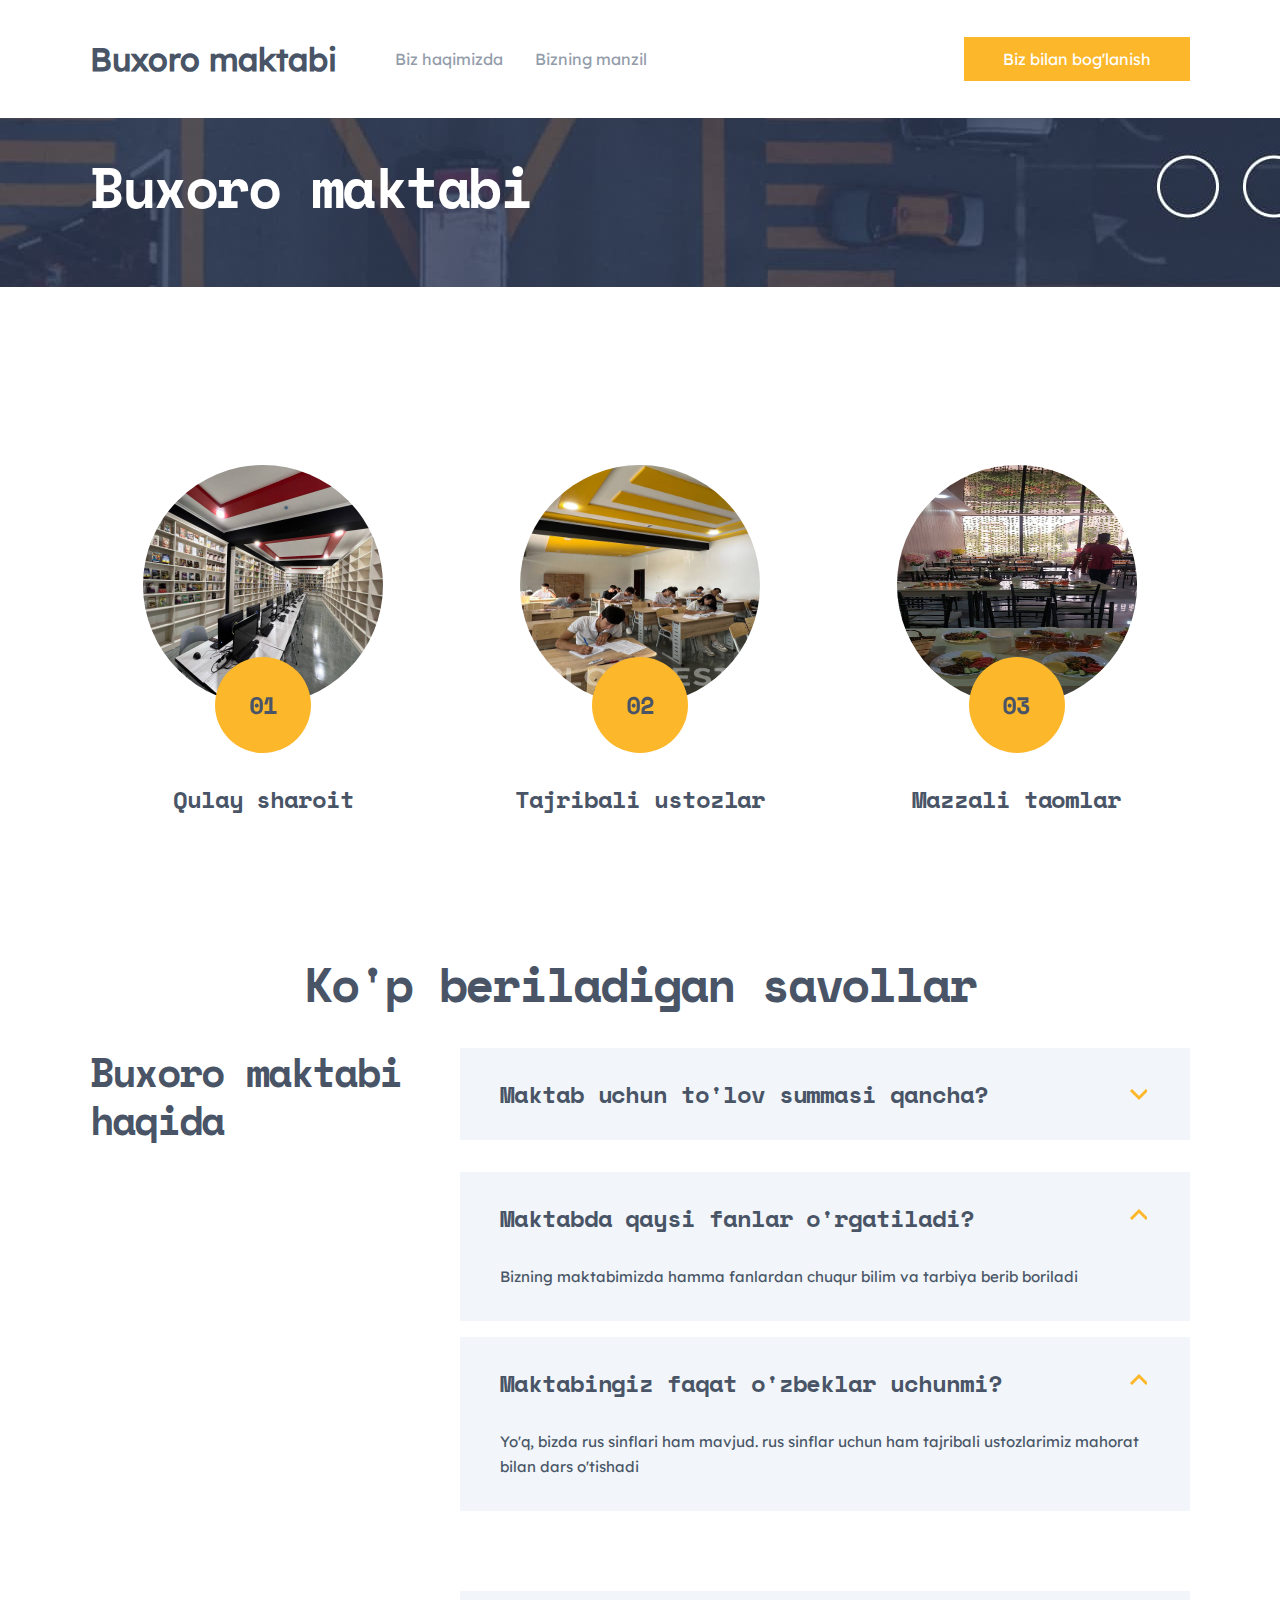
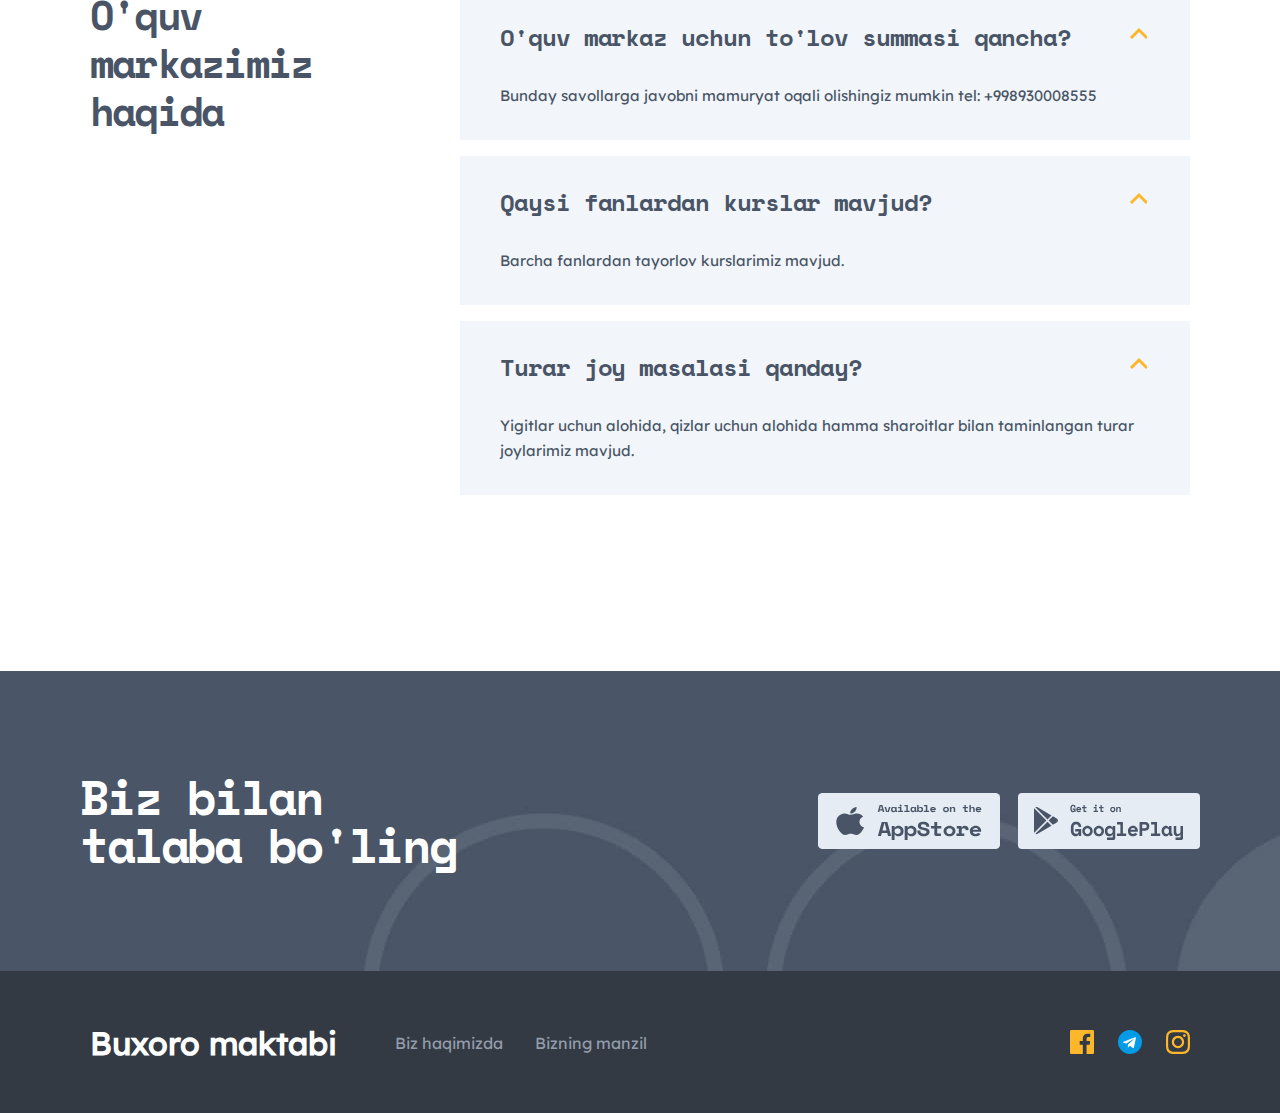
==== commit d12d83be: "a" ====
--- a/about.html
+++ b/about.html
@@ -39,7 +39,6 @@
         
         <section class="our-values">
             <div class="container">
-                <h2 class="our-values__title">Afzalliklarimiz</h2>
                 <ul class="our-values__list">
                     <li class="our-values__item our-values__item--tech">
                         <picture>
